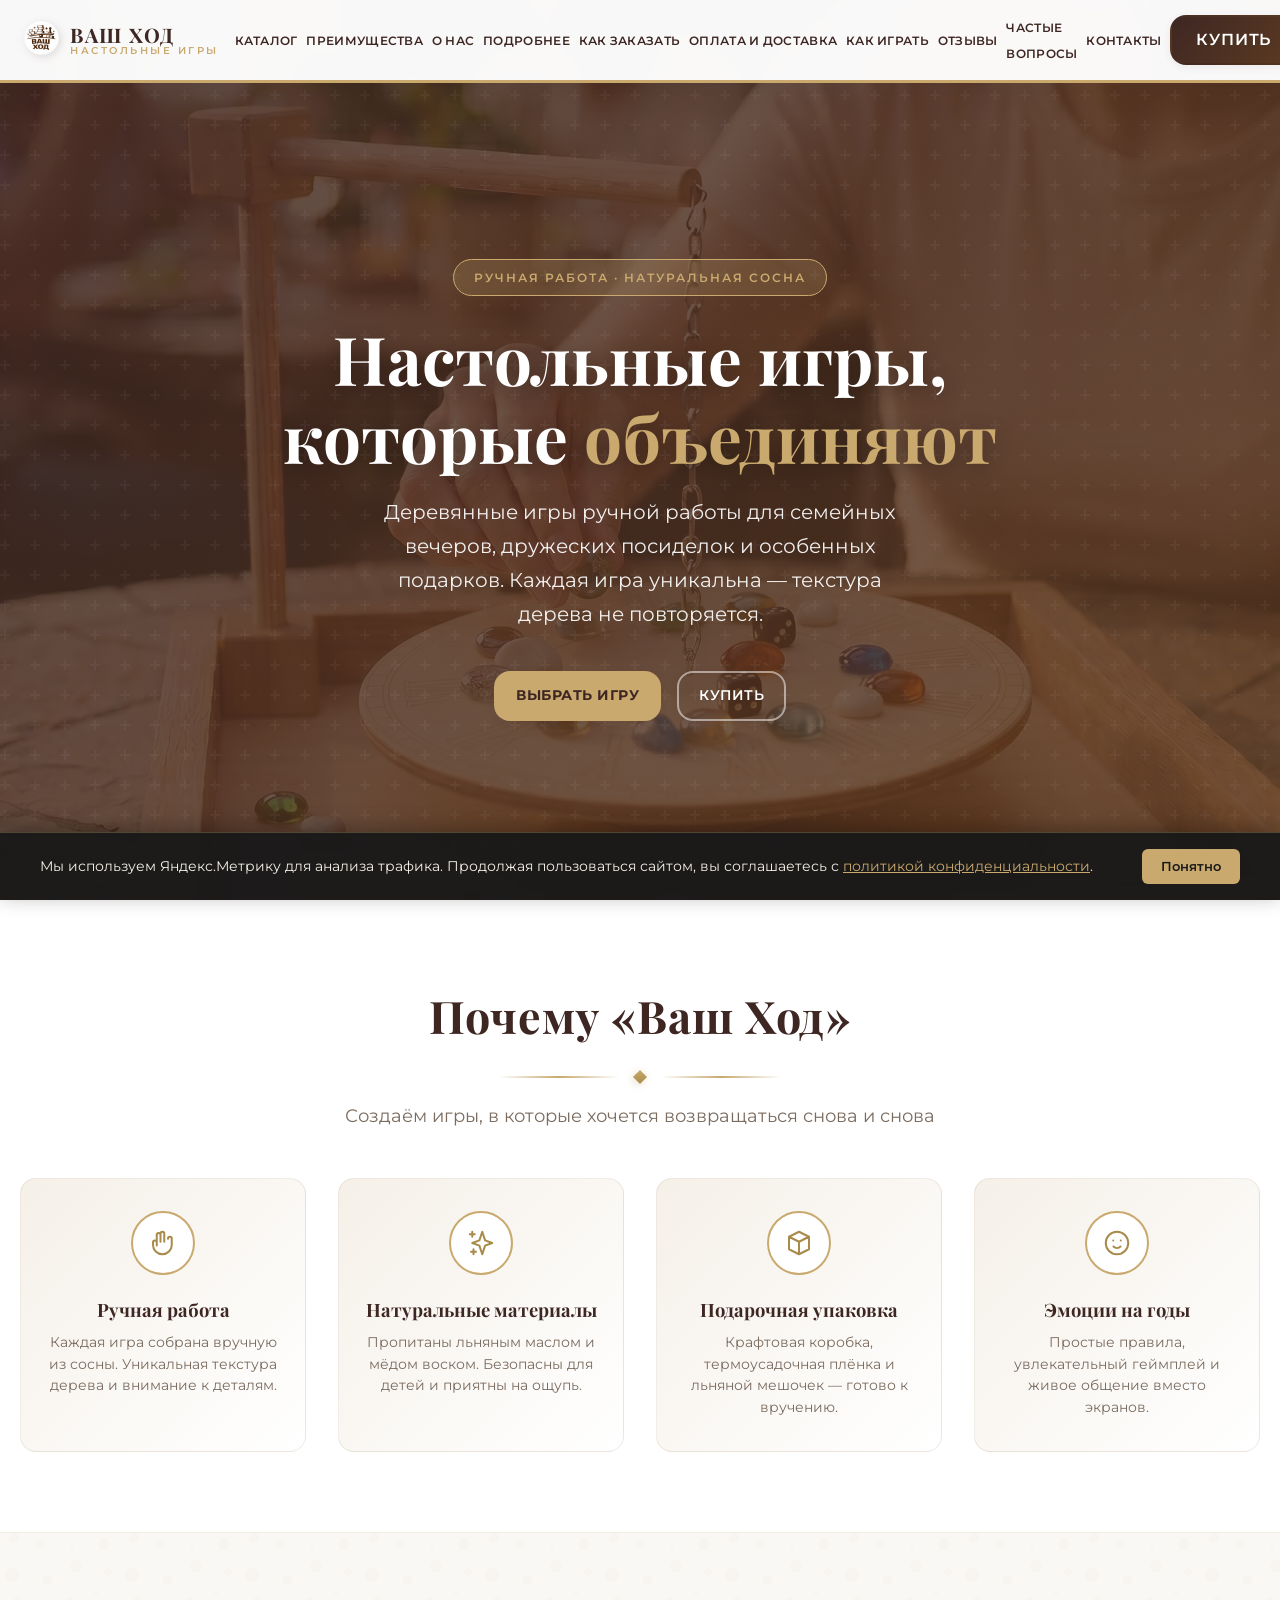
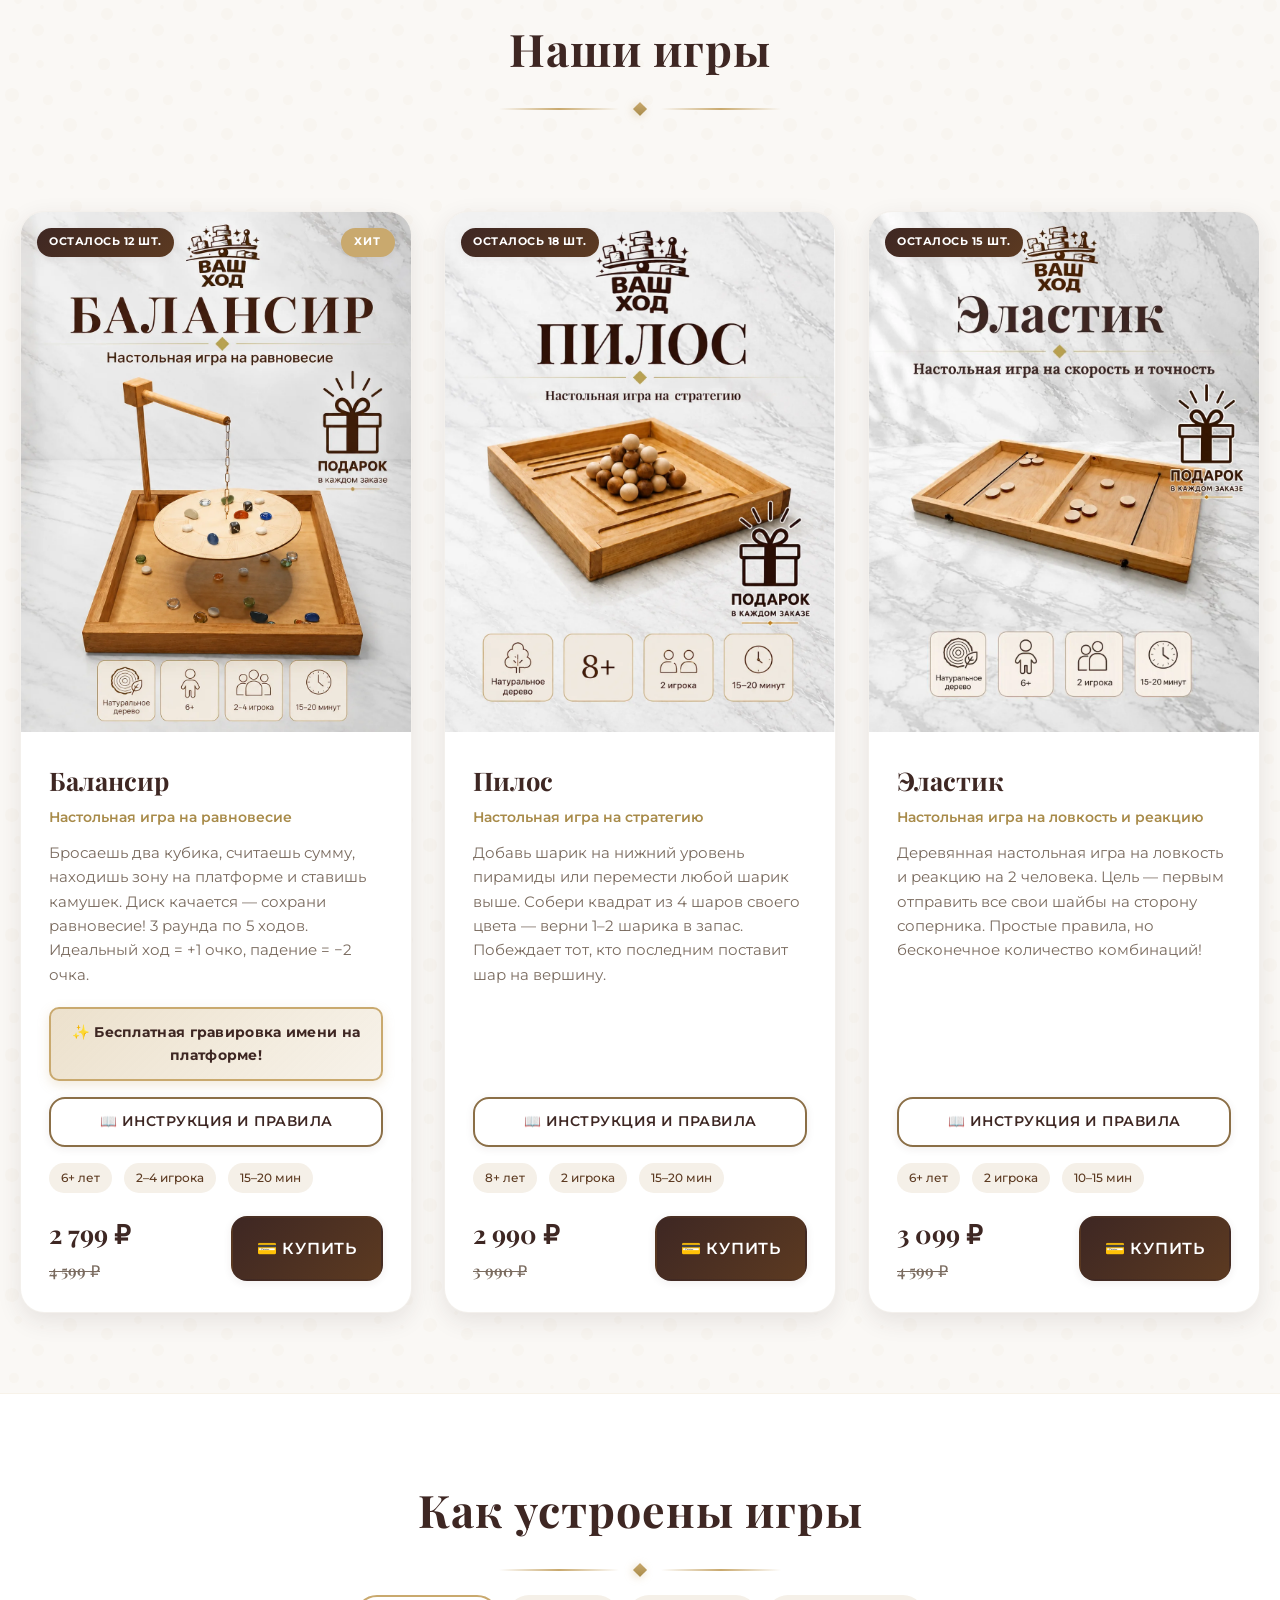
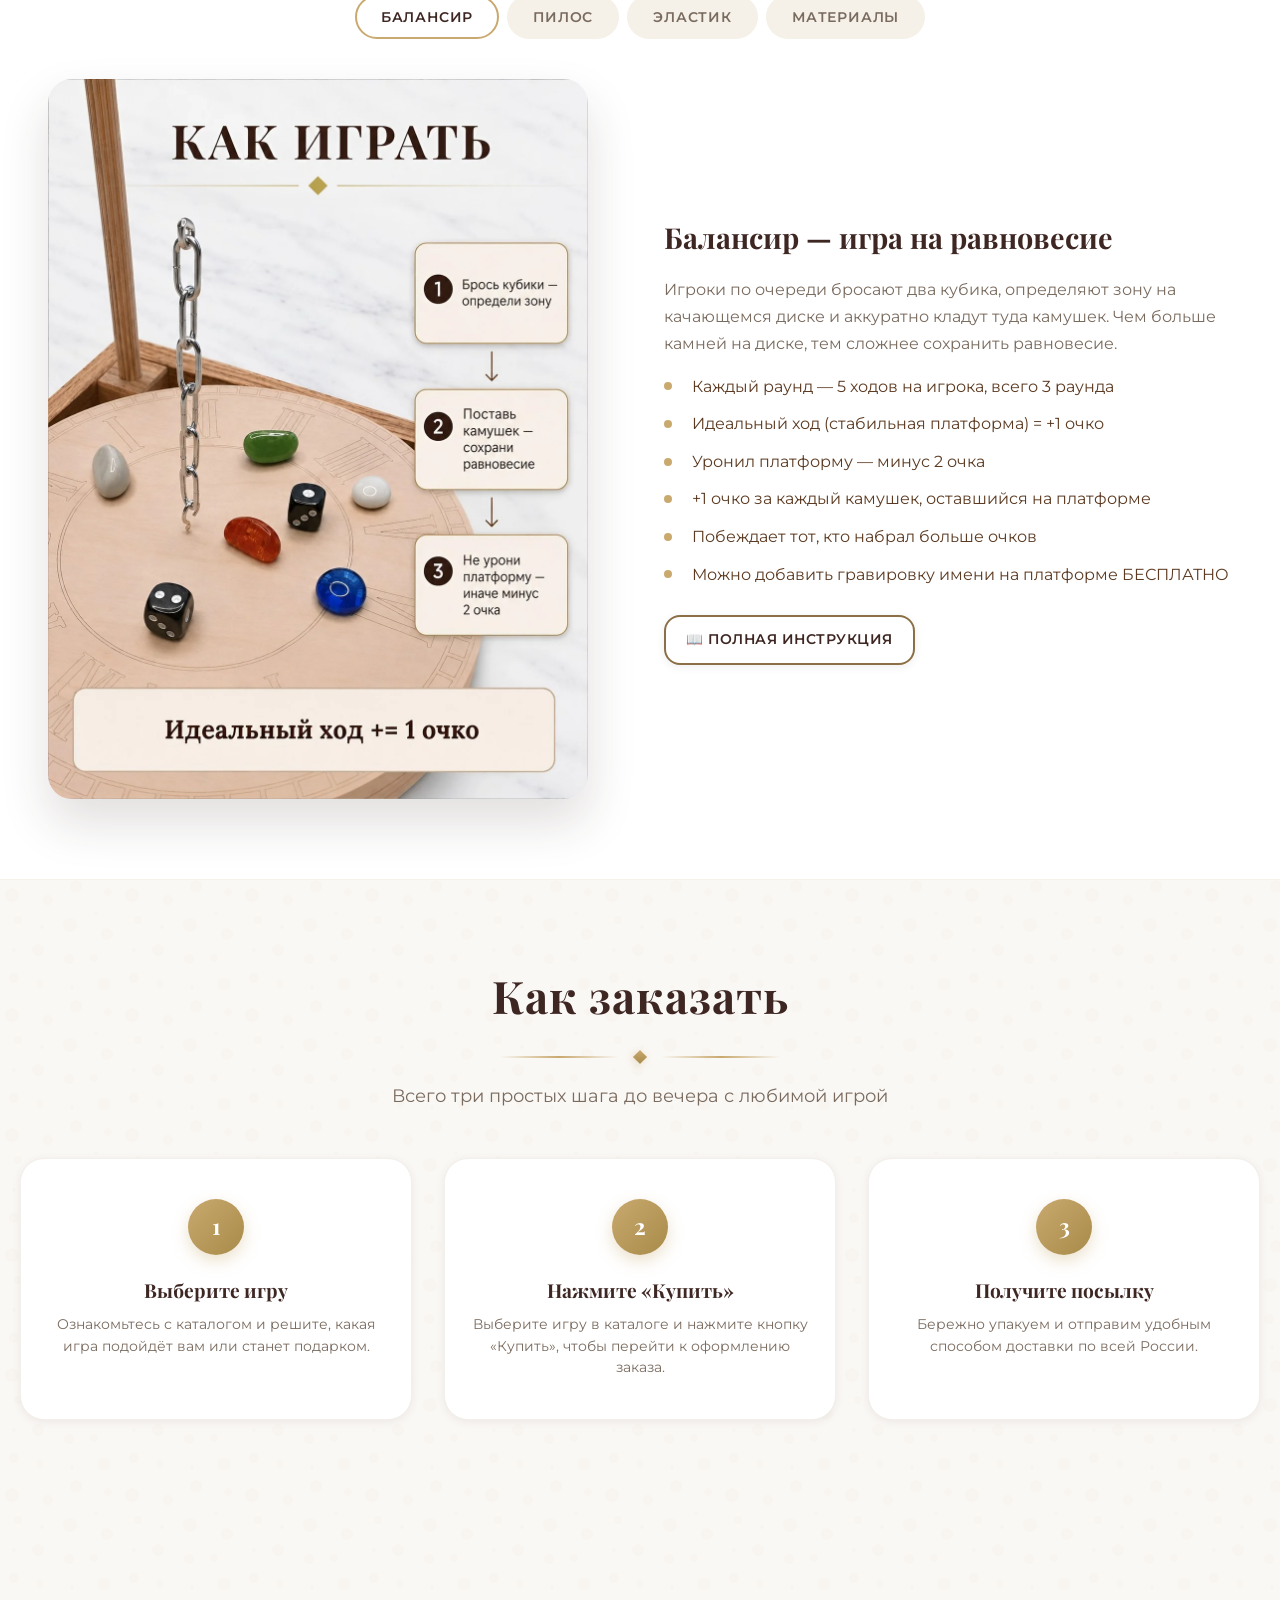
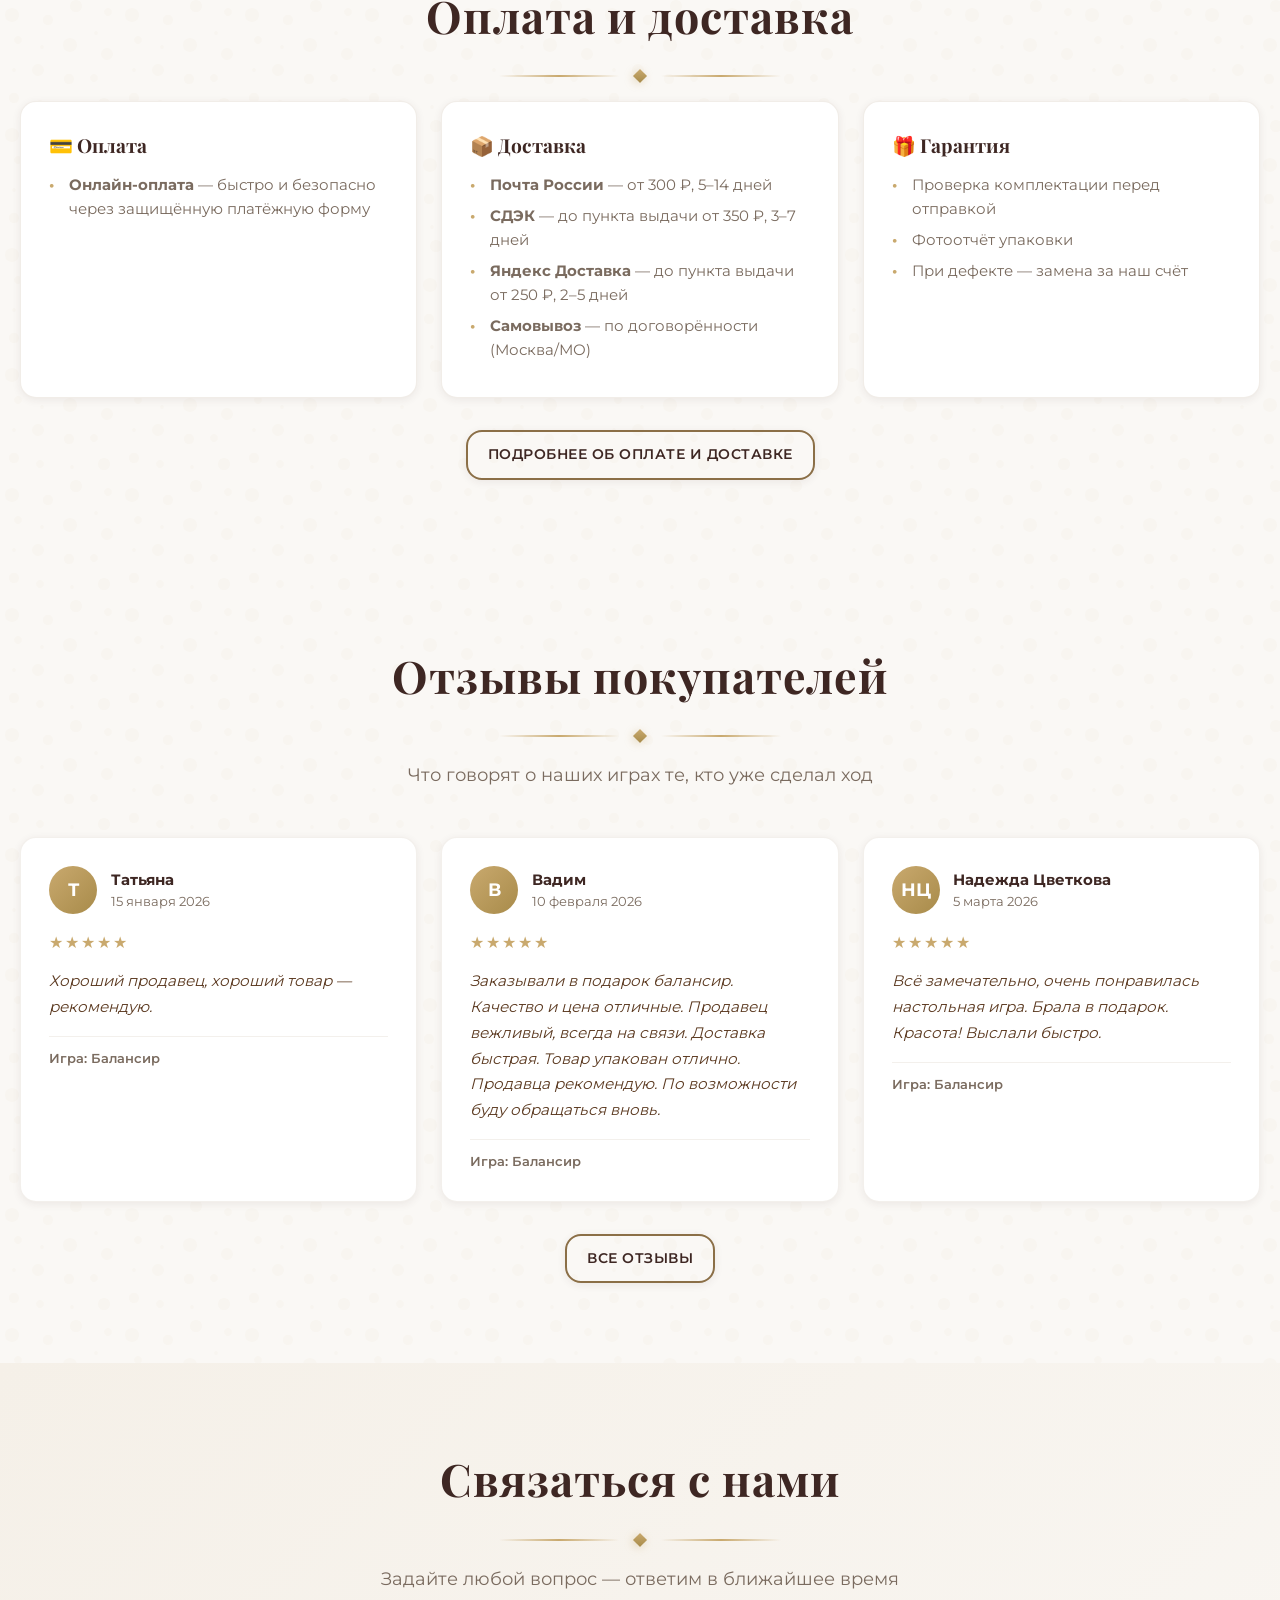
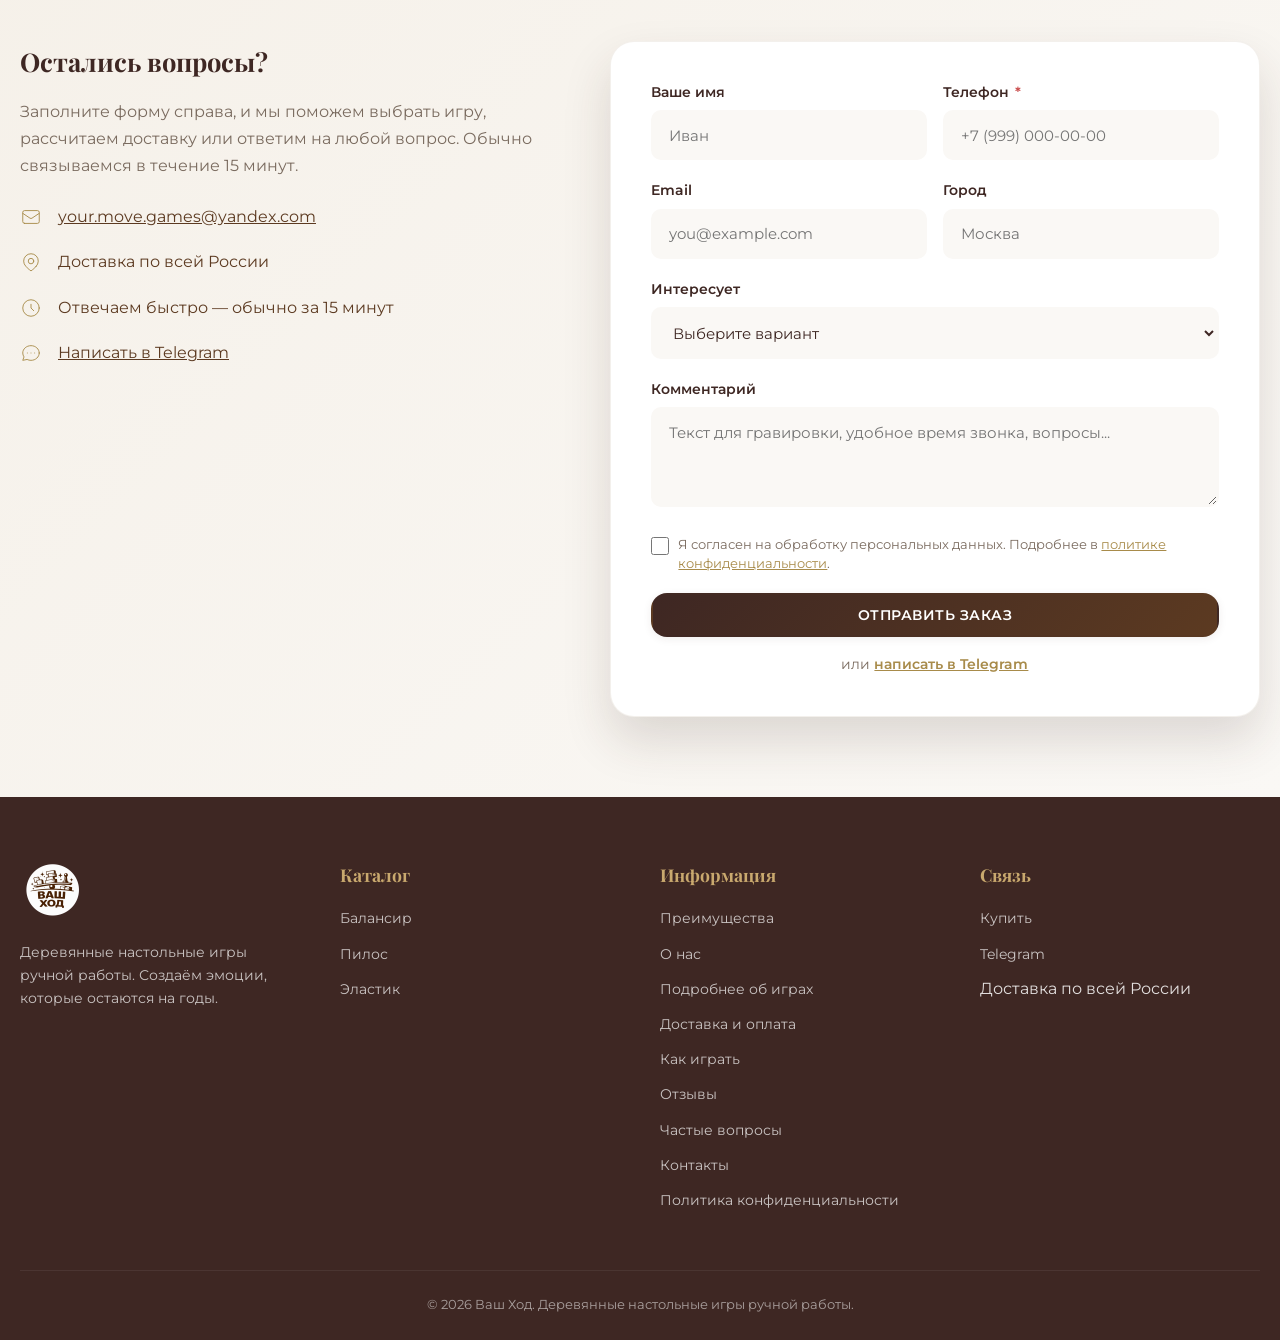
==== index.html @ e2f4ae0a "Initial commit for GitHub Pages" ====
<!doctype html>
<html lang="ru">
    <head>
        <meta charset="UTF-8" />
        <meta name="geo.region" content="RU" />
        <meta name="geo.placename" content="Russia" />
        <meta name="geo.position" content="55.755826;37.6173" />
        <meta name="ICBM" content="55.755826, 37.6173" />
        <meta name="viewport" content="width=device-width, initial-scale=1.0" />
        <link rel="icon" type="image/x-icon" href="/favicon.ico" />
        <link rel="icon" type="image/png" sizes="32x32" href="/favicon.png" />
        <link rel="apple-touch-icon" sizes="180x180" href="/apple-touch-icon.png" />
        <title>Ваш Ход — Деревянные настольные игры ручной работы</title>
        <meta
            name="description"
            content="Ваш Ход — авторские деревянные настольные игры ручной работы из натуральных материалов. Балансир, Пилос и Эластик. Подарочная упаковка. Доставка по России."
        />
        <meta
            name="keywords"
            content="деревянные настольные игры, Ваш Ход, Балансир, Пилос, Эластик, ручная работа, подарок, настольная игра"
        />

        <!-- Open Graph -->
        <meta property="og:type" content="website" />
        <meta property="og:url" content="https://vashhod.online/" />
        <meta
            property="og:title"
            content="Ваш Ход — Деревянные настольные игры ручной работы"
        />
        <meta
            property="og:description"
            content="Авторские деревянные настольные игры ручной работы. Балансир, Пилос, Эластик. Подарочная упаковка."
        />
        <meta property="og:image" content="https://vashhod.online/images/balansir/main.webp?v=3" />
        <meta property="og:locale" content="ru_RU" />

        <!-- Fonts -->
        <!-- Styles -->
        <link rel="stylesheet" href="fonts/fonts.css" />
<link rel="stylesheet" href="css/style.css?v=6" />

        <!-- Schema.org -->
        <script type="application/ld+json">
            {
                "@context": "https://schema.org",
                "@graph": [
                    {
                        "@type": "Organization",
                        "name": "Ваш Ход",
                        "description": "Деревянные настольные игры ручной работы",
                        "url": "https://vashhod.online",
                        "logo": "https://vashhod.online/images/logo.png",
                        "address": {
                            "@type": "PostalAddress",
                            "addressCountry": "RU"
                        },
                        "sameAs": []
                    },
                    {
                        "@type": "Product",
                        "name": "Балансир",
                        "image": "images/balansir/main.webp?v=3",
                        "description": "Настольная игра на равновесие из натурального дерева",
                        "brand": { "@type": "Brand", "name": "Ваш Ход" },
                        "offers": {
                            "@type": "Offer",
                            "price": "2799",
                            "priceCurrency": "RUB",
                            "availability": "https://schema.org/InStock",
                            "url": "https://vashhod.online/balansir.html"
                        }
                    },
                    {
                        "@type": "Product",
                        "name": "Пилос",
                        "image": "images/pilos/main.webp?v=3",
                        "description": "Настольная игра на стратегию из натурального дерева",
                        "brand": { "@type": "Brand", "name": "Ваш Ход" },
                        "offers": {
                            "@type": "Offer",
                            "price": "2990",
                            "priceCurrency": "RUB",
                            "availability": "https://schema.org/InStock",
                            "url": "https://vashhod.online/pilos.html"
                        }
                    },
                    {
                        "@type": "Product",
                        "name": "Эластик",
                        "image": "https://vashhod.online/images/elastik/main.webp?v=3",
                        "description": "Настольная игра на меткость из натурального дерева ручной работы",
                        "brand": { "@type": "Brand", "name": "Ваш Ход" },
                        "offers": {
                            "@type": "Offer",
                            "price": "3099",
                            "priceCurrency": "RUB",
                            "availability": "https://schema.org/InStock",
                            "url": "https://vashhod.online/elastik.html"
                        }
                    }
                ]
            }
        </script>
        <style>.hp-field{position:absolute;left:-9999px;top:-9999px;opacity:0;height:0;width:0;overflow:hidden;}</style>
    
<!-- Yandex.Metrika -->
<script>window.yandexMetrikaId = '109822269';</script>
<script src="js/metrika.js"></script>
<noscript><div>src="https://mc.yandex.ru/watch/109822269" style="position:absolute; left:-9999px;" alt="" /></div></noscript>
<!-- /Yandex.Metrika -->
    <link rel="canonical" href="https://vashhod.online/" />
</head>
    <body>
        <!-- Header -->
        <header class="header" id="header">
            <div class="container nav">
                <a href="#" class="logo" aria-label="Ваш Ход — на главную">
                    <picture><source srcset="images/logo.webp" type="image/webp"><img src="images/logo.png"
                        alt="Логотип Ваш Ход"
                        width="56"
                        height="56"
                    /></picture>
                    <div class="logo-text">
                        <span class="logo-main">ВАШ ХОД</span>
                        <span class="logo-sub">Настольные игры</span>
                    </div>
                </a>

                <nav aria-label="Главное меню">
                    <ul class="nav-menu" id="navMenu">
                        <li><a href="#catalog" class="nav-link">Каталог</a></li>
                        <li>
                            <a href="#features" class="nav-link"
                                >Преимущества</a
                            >
                        </li>
                        <li>
                            <a href="about.html" class="nav-link">О нас</a>
                        </li>
                        <li>
                            <a href="#details" class="nav-link">Подробнее</a>
                        </li>
                        <li>
                            <a href="#order" class="nav-link">Как заказать</a>
                        </li>
                        <li>
                            <a href="delivery.html" class="nav-link"
                                >Оплата и доставка</a
                            >
                        </li>
                        <li>
                            <a href="wiki.html" class="nav-link">Как играть</a>
                        </li>
                        <li>
                            <a href="reviews.html" class="nav-link">Отзывы</a>
                        </li>
                        <li>
                            <a href="faq.html" class="nav-link"
                                >Частые<br />вопросы</a
                            >
                        </li>
                        <li>
                            <a href="#contact" class="nav-link">Контакты</a>
                        </li>
<li class="nav-cta">
                            <a
                                href="checkout.html"
                                class="btn btn-primary"
                                style="
                                    padding: 0.65rem 1.5rem;
                                    font-size: 1rem;
                                    letter-spacing: 0.8px;
                                "
                                >Купить</a
                            >
                        </li>
                    </ul>
                </nav>

                <a
                    href="checkout.html"
                    class="btn btn-primary desktop-cta"
                    style="
                        padding: 0.65rem 1.5rem;
                        font-size: 1rem;
                        letter-spacing: 0.8px;
                    "
                    >Купить</a
                >
<button
                    class="mobile-menu-btn"
                    id="mobileMenuBtn"
                    aria-label="Открыть меню"
                    aria-expanded="false"
                    aria-controls="navMenu"
                >
                    <span></span>
                    <span></span>
                    <span></span>
                </button>
            </div>
        </header>

        <main>
            <!-- Hero -->
            <section class="hero" id="hero">
                <div class="hero-bg" aria-hidden="true"></div>
                <div class="hero-pattern" aria-hidden="true"></div>
                <div class="container hero-content">
                    <span class="hero-badge"
                        >Ручная работа · Натуральная сосна</span
                    >
                    <h1 class="hero-title">
                        Настольные игры, <br />которые <span>объединяют</span>
                    </h1>
                    <p class="hero-desc">
                        Деревянные игры ручной работы для семейных
                        вечеров, дружеских посиделок и особенных подарков.
                        Каждая игра уникальна — текстура дерева не повторяется.
                    </p>
                    <div class="hero-actions">
                        <a href="#catalog" class="btn btn-primary"
                            >Выбрать игру</a
                        >
                        <a href="#contact" class="btn btn-outline"
                            >Купить</a
                        >
                    </div>
                </div>
            </section>

            <!-- Features -->
            <section class="section features" id="features">
                <div class="container">
                    <h2 class="section-title animate-on-scroll">
                        Почему «Ваш Ход»
                    </h2>
                    <div class="gold-line animate-on-scroll">
                        <div class="diamond"></div>
                    </div>
                    <p class="section-subtitle animate-on-scroll">
                        Создаём игры, в которые хочется возвращаться снова и
                        снова
                    </p>

                    <div class="features-grid">
                        <article class="feature-card animate-on-scroll">
                            <div class="feature-icon" aria-hidden="true">
                                <svg
                                    xmlns="http://www.w3.org/2000/svg"
                                    fill="none"
                                    viewBox="0 0 24 24"
                                    stroke="currentColor"
                                >
                                    <path
                                        stroke-linecap="round"
                                        stroke-linejoin="round"
                                        d="M7 11.5V14m0-2.5v-6a1.5 1.5 0 113 0m-3 6a1.5 1.5 0 00-3 0v2a7.5 7.5 0 0015 0v-5a1.5 1.5 0 00-3 0m-6-3V11m0-5.5v-1a1.5 1.5 0 013 0v1m0 0V11"
                                    />
                                </svg>
                            </div>
                            <h3 class="feature-title">Ручная работа</h3>
                            <p class="feature-text">
                                Каждая игра собрана вручную из сосны.
                                Уникальная текстура дерева и внимание к деталям.
                            </p>
                        </article>

                        <article class="feature-card animate-on-scroll">
                            <div class="feature-icon" aria-hidden="true">
                                <svg
                                    xmlns="http://www.w3.org/2000/svg"
                                    fill="none"
                                    viewBox="0 0 24 24"
                                    stroke="currentColor"
                                >
                                    <path
                                        stroke-linecap="round"
                                        stroke-linejoin="round"
                                        d="M5 3v4M3 5h4M6 17v4m-2-2h4m5-16l2.286 6.857L21 12l-5.714 2.143L13 21l-2.286-6.857L5 12l5.714-2.143L13 3z"
                                    />
                                </svg>
                            </div>
                            <h3 class="feature-title">Натуральные материалы</h3>
                            <p class="feature-text">
                                Пропитаны льняным маслом и мёдом воском.
                                Безопасны для детей и приятны на ощупь.
                            </p>
                        </article>

                        <article class="feature-card animate-on-scroll">
                            <div class="feature-icon" aria-hidden="true">
                                <svg
                                    xmlns="http://www.w3.org/2000/svg"
                                    fill="none"
                                    viewBox="0 0 24 24"
                                    stroke="currentColor"
                                >
                                    <path
                                        stroke-linecap="round"
                                        stroke-linejoin="round"
                                        d="M20 7l-8-4-8 4m16 0l-8 4m8-4v10l-8 4m0-10L4 7m8 4v10M4 7v10l8 4"
                                    />
                                </svg>
                            </div>
                            <h3 class="feature-title">Подарочная упаковка</h3>
                            <p class="feature-text">
                                Крафтовая коробка, термоусадочная плёнка и
                                льняной мешочек — готово к вручению.
                            </p>
                        </article>

                        <article class="feature-card animate-on-scroll">
                            <div class="feature-icon" aria-hidden="true">
                                <svg
                                    xmlns="http://www.w3.org/2000/svg"
                                    fill="none"
                                    viewBox="0 0 24 24"
                                    stroke="currentColor"
                                >
                                    <path
                                        stroke-linecap="round"
                                        stroke-linejoin="round"
                                        d="M14.828 14.828a4 4 0 01-5.656 0M9 10h.01M15 10h.01M21 12a9 9 0 11-18 0 9 9 0 0118 0z"
                                    />
                                </svg>
                            </div>
                            <h3 class="feature-title">Эмоции на годы</h3>
                            <p class="feature-text">
                                Простые правила, увлекательный геймплей и живое
                                общение вместо экранов.
                            </p>
                        </article>
                    </div>
                </div>
            </section>

            <!-- Catalog -->
            <section class="section" id="catalog">
                <div class="container">
                    <h2 class="section-title animate-on-scroll">Наши игры</h2>
                    <div class="gold-line animate-on-scroll">
                        <div class="diamond"></div>
                    </div>
                    <p class="section-subtitle animate-on-scroll">
                        Выберите игру для себя или в подарок близким
                    </p>

                    <div class="catalog-grid">
                        <!-- Balansir -->
                        <article
                            class="product-card animate-on-scroll"
                            itemscope
                            itemtype="https://schema.org/Product"
                        >
                            <div class="product-image">
                                <picture><source srcset="images/balansir/main.webp?v=3" type="image/webp"><img src="images/balansir/main.webp?v=3"
                                    alt="Настольная игра Балансир"
                                    itemprop="image"
                                    data-gallery="balansir"
                                /></picture>
                                <span class="product-badge">Хит</span>
                                <span class="stock-counter">Осталось 12 шт.</span>
                            </div>
                            <div class="product-info">
                                <h3 class="product-name" itemprop="name">
                                    Балансир
                                </h3>
                                <p class="product-tagline">
                                    Настольная игра на равновесие
                                </p>
                                <p class="product-desc" itemprop="description">
                                    Бросаешь два кубика, считаешь сумму,
                                    находишь зону на платформе и ставишь
                                    камушек. Диск качается — сохрани равновесие!
                                    3 раунда по 5 ходов. Идеальный ход = +1
                                    очко, падение = −2 очка.
                                </p>
                                <div style="background: linear-gradient(135deg, rgba(201,169,110,0.35), rgba(201,169,110,0.15)); border: 2px solid var(--color-gold); border-radius: var(--radius-sm); padding: 0.75rem 1rem; margin-bottom: 1rem; font-size: 0.9rem; font-weight: 700; color: var(--color-dark); text-align: center; letter-spacing: 0.3px; box-shadow: 0 4px 12px rgba(201,169,110,0.25);">
                                    ✨ Бесплатная гравировка имени на платформе!
                                </div>
                                <a
                                    href="balansir.html"
                                    class="btn btn-outline"
                                    style="width: 100%; margin-bottom: 1rem"
                                    >📖 Инструкция и правила</a
                                >
                                <div class="product-meta">
                                    <span>6+ лет</span>
                                    <span>2–4 игрока</span>
                                    <span>15–20 мин</span>
                                </div>
                                <div class="product-footer">
                                    <div
                                        class="product-price"
                                        itemprop="offers"
                                        itemscope
                                        itemtype="https://schema.org/Offer"
                                    >
                                        <span itemprop="price" content="2799"
                                            >2 799</span
                                        >
                                        ₽
                                        <span class="old">4 599 ₽</span>
                                        <meta
                                            itemprop="priceCurrency"
                                            content="RUB"
                                        />
                                    </div>
                                    <div style="display:flex;gap:0.5rem;flex-wrap:wrap;">
                                        <a
                                            href="checkout.html"
                                            class="btn btn-primary"
                                            style="width:100%; padding:1.1rem 1.5rem; font-size:1rem; letter-spacing:0.8px;"
                                            >💳 Купить</a
                                        >
                                    </div>
                                </div>
                            </div>
                        </article>

                        <!-- Pilos -->
                        <article
                            class="product-card animate-on-scroll"
                            itemscope
                            itemtype="https://schema.org/Product"
                        >
                            <div class="product-image">
                                <picture><source srcset="images/pilos/main.webp?v=3" type="image/webp"><img src="images/pilos/main.webp?v=3"
                                    alt="Настольная игра Пилос"
                                    itemprop="image"
                                    data-gallery="pilos"
                                /></picture>
                                <span class="stock-counter">Осталось 18 шт.</span>
                            </div>
                            <div class="product-info">
                                <h3 class="product-name" itemprop="name">
                                    Пилос
                                </h3>
                                <p class="product-tagline">
                                    Настольная игра на стратегию
                                </p>
                                <p class="product-desc" itemprop="description">
                                    Добавь шарик на нижний уровень пирамиды или
                                    перемести любой шарик выше. Собери квадрат
                                    из 4 шаров своего цвета — верни 1–2 шарика в
                                    запас. Побеждает тот, кто последним поставит
                                    шар на вершину.
                                </p>
                                <a
                                    href="pilos.html"
                                    class="btn btn-outline"
                                    style="width: 100%; margin-bottom: 1rem"
                                    >📖 Инструкция и правила</a
                                >
                                <div class="product-meta">
                                    <span>8+ лет</span>
                                    <span>2 игрока</span>
                                    <span>15–20 мин</span>
                                </div>
                                <div class="product-footer">
                                    <div
                                        class="product-price"
                                        itemprop="offers"
                                        itemscope
                                        itemtype="https://schema.org/Offer"
                                    >
                                        <span itemprop="price" content="2990"
                                            >2 990</span
                                        >
                                        ₽
                                        <span class="old">3 990 ₽</span>
                                        <meta
                                            itemprop="priceCurrency"
                                            content="RUB"
                                        />
                                    </div>
                                    <div style="display:flex;gap:0.5rem;flex-wrap:wrap;">
                                        <a
                                            href="checkout.html"
                                            class="btn btn-primary"
                                            style="width:100%; padding:1.1rem 1.5rem; font-size:1rem; letter-spacing:0.8px;"
                                            >💳 Купить</a
                                        >
                                    </div>
                                </div>
                            </div>
                        </article>

                        <!-- Elastik -->
                        <article
                            class="product-card animate-on-scroll"
                            itemscope
                            itemtype="https://schema.org/Product"
                        >
                            <div class="product-image">
                                <picture><source srcset="images/elastik/main.webp?v=2" type="image/webp"><img src="images/elastik/main.webp?v=2"
                                    alt="Настольная игра Эластик"
                                    itemprop="image"
                                    data-gallery="elastik"
                                /></picture>
                                <span class="stock-counter">Осталось 15 шт.</span>
                            </div>
                            <div class="product-info">
                                <h3 class="product-name" itemprop="name">
                                    Эластик
                                </h3>
                                <p class="product-tagline">
                                    Настольная игра на ловкость и реакцию
                                </p>
                                <p class="product-desc" itemprop="description">
                                    Деревянная настольная игра на ловкость и
                                    реакцию на 2 человека. Цель — первым отправить
                                    все свои шайбы на сторону соперника. Простые
                                    правила, но бесконечное количество комбинаций!
                                </p>
                                <a
                                    href="elastik.html"
                                    class="btn btn-outline"
                                    style="width: 100%; margin-bottom: 1rem"
                                    >📖 Инструкция и правила</a
                                >
                                <div class="product-meta">
                                    <span>6+ лет</span>
                                    <span>2 игрока</span>
                                    <span>10–15 мин</span>
                                </div>
                                <div class="product-footer">
                                    <div
                                        class="product-price"
                                        itemprop="offers"
                                        itemscope
                                        itemtype="https://schema.org/Offer"
                                    >
                                        <span itemprop="price" content="3099"
                                            >3 099</span
                                        >
                                        ₽
                                        <span class="old">4 599 ₽</span>
                                        <meta
                                            itemprop="priceCurrency"
                                            content="RUB"
                                        />
                                    </div>
                                    <div style="display:flex;gap:0.5rem;flex-wrap:wrap;">
                                        <a
                                            href="checkout.html"
                                            class="btn btn-primary"
                                            style="width:100%; padding:1.1rem 1.5rem; font-size:1rem; letter-spacing:0.8px;"
                                            >💳 Купить</a
                                        >
                                    </div>
                                </div>
                            </div>
                        </article>
                    </div>
                </div>
            </section>

            <!-- Product Details -->
            <section class="section details-section" id="details">
                <div class="container">
                    <h2 class="section-title animate-on-scroll">
                        Как устроены игры
                    </h2>
                    <div class="gold-line animate-on-scroll">
                        <div class="diamond"></div>
                    </div>

                    <div
                        class="details-tabs animate-on-scroll"
                        role="tablist"
                        aria-label="Подробности об играх"
                    >
                        <button
                            class="details-tab active"
                            role="tab"
                            aria-selected="true"
                            aria-controls="panel-balansir"
                            id="tab-balansir"
                        >
                            Балансир
                        </button>
                        <button
                            class="details-tab"
                            role="tab"
                            aria-selected="false"
                            aria-controls="panel-pilos"
                            id="tab-pilos"
                        >
                            Пилос
                        </button>
                        <button
                            class="details-tab"
                            role="tab"
                            aria-selected="false"
                            aria-controls="panel-elastik"
                            id="tab-elastik"
                        >
                            Эластик
                        </button>
                        <button
                            class="details-tab"
                            role="tab"
                            aria-selected="false"
                            aria-controls="panel-craft"
                            id="tab-craft"
                        >
                            Материалы
                        </button>
                    </div>

                    <div class="details-panels">
                        <div
                            class="details-panel active"
                            id="panel-balansir"
                            role="tabpanel"
                            aria-labelledby="tab-balansir"
                        >
                            <div class="details-grid">
                                <div class="details-media">
                                    <picture><source srcset="images/balansir/howtoplay.webp?v=3" type="image/webp"><img src="images/balansir/howtoplay.webp?v=3"
                                        alt="Как играть в Балансир"
                                    /></picture>
                                </div>
                                <div class="details-content">
                                    <h3>Балансир — игра на равновесие</h3>
                                    <p>
                                        Игроки по очереди бросают два кубика,
                                        определяют зону на качающемся диске и
                                        аккуратно кладут туда камушек. Чем
                                        больше камней на диске, тем сложнее
                                        сохранить равновесие.
                                    </p>
                                    <ul class="details-list">
                                        <li>
                                            Каждый раунд — 5 ходов на игрока,
                                            всего 3 раунда
                                        </li>
                                        <li>
                                            Идеальный ход (стабильная платформа)
                                            = +1 очко
                                        </li>
                                        <li>Уронил платформу — минус 2 очка</li>
                                        <li>
                                            +1 очко за каждый камушек,
                                            оставшийся на платформе
                                        </li>
                                        <li>
                                            Побеждает тот, кто набрал больше
                                            очков
                                        </li>
                                        <li>
                                            Можно добавить гравировку имени на
                                            платформе БЕСПЛАТНО
                                        </li>
                                    </ul>
                                    <a
                                        href="balansir.html"
                                        class="btn btn-outline mt-2"
                                        >📖 Полная инструкция</a
                                    >
                                </div>
                            </div>
                        </div>

                        <div
                            class="details-panel"
                            id="panel-pilos"
                            role="tabpanel"
                            aria-labelledby="tab-pilos"
                            hidden
                        >
                            <div class="details-grid">
                                <div class="details-media">
                                    <picture><source srcset="images/pilos/howtoplay.webp?v=3" type="image/webp"><img src="images/pilos/howtoplay.webp?v=3"
                                        alt="Как играть в Пилос"
                                    /></picture>
                                </div>
                                <div class="details-content">
                                    <h3>Пилос — игра на стратегию</h3>
                                    <p>
                                        Игроки по очереди ставят или перемещают
                                        шарики на пирамиду. Цель — последним
                                        разместить шарик на вершине.
                                    </p>
                                    <ul class="details-list">
                                        <li>2 игрока, 8+ лет</li>
                                        <li>
                                            Деревянное поле-основание и 30
                                            шариков (2 цвета по 15)
                                        </li>
                                        <li>
                                            Добавить шарик на нижний уровень или
                                            переместить на уровень выше
                                        </li>
                                        <li>
                                            Квадрат из 4 шаров = возврат 1–2
                                            шаров с верхних уровней в запас
                                        </li>
                                        <li>
                                            Последний успешный ход на вершину =
                                            победа
                                        </li>
                                    </ul>
                                    <a
                                        href="pilos.html"
                                        class="btn btn-outline mt-2"
                                        >📖 Полная инструкция</a
                                    >
                                </div>
                            </div>
                        </div>

                        <div
                            class="details-panel"
                            id="panel-craft"
                            role="tabpanel"
                            aria-labelledby="tab-craft"
                            hidden
                        >
                            <div class="details-grid">
                                <div class="details-media">
                                    <picture><source srcset="images/balansir/handmade.webp?v=3" type="image/webp"><img src="images/balansir/handmade.webp?v=3"
                                        alt="Материалы и качество изготовления"
                                    /></picture>
                                </div>
                                <div class="details-content">
                                    <h3>Сделано вручную с заботой</h3>
                                    <p>
                                        Для каждой игры мы отбираем лучшие сорта
                                        сосны, шлифуем поверхность до
                                        шелковистости и покрываем натуральным
                                        льняным маслом с мёдом воском.
                                    </p>
                                    <ul class="details-list">
                                        <li>Натуральная сосна</li>
                                        <li>
                                            Пропитка льняным маслом и мёдом
                                            воском
                                        </li>
                                        <li>
                                            Безопасно для детей любого возраста
                                        </li>
                                        <li>
                                            Каждая текстура дерева уникальна
                                        </li>
                                        <li>
                                            Подарочная крафтовая упаковка в
                                            комплекте
                                        </li>
                                    </ul>
                                </div>
                            </div>
                        </div>
                        <div
                            class="details-panel"
                            id="panel-elastik"
                            role="tabpanel"
                            aria-labelledby="tab-elastik"
                            hidden
                        >
                            <div class="details-grid">
                                <div class="details-media">
                                    <picture><source srcset="images/elastik/howtoplay.webp" type="image/webp"><img src="images/elastik/howtoplay.webp"
                                        alt="Как играть в Эластик"
                                    /></picture>
                                </div>
                                <div class="details-content">
                                    <h3>Эластик — игра на ловкость</h3>
                                    <p>
                                        Деревянная настольная игра на ловкость и
                                        реакцию на 2 человека. С помощью резинки
                                        запускайте шайбы на сторону соперника.
                                        Цель — первым отправить все свои шайбы
                                        на чужую половину!
                                    </p>
                                    <ul class="details-list">
                                        <li>2 игрока, 6+ лет</li>
                                        <li>
                                            Деревянное поле с перегородкой и 10
                                            шайб одного цвета
                                        </li>
                                        <li>
                                            Каждый игрок берёт по 5 шайб и
                                            выкладывает их на своей стороне
                                        </li>
                                        <li>
                                            Запустите шайбу резинкой так, чтобы
                                            она оказалась на стороне соперника
                                        </li>
                                        <li>
                                            Первым отправьте все свои шайбы на
                                            чужую половину
                                        </li>
                                        <li>
                                            Промах: шайба возвращается на свою
                                            сторону
                                        </li>
                                    </ul>
                                    <a
                                        href="elastik.html"
                                        class="btn btn-outline mt-2"
                                        >📖 Полная инструкция</a
                                    >
                                </div>
                            </div>
                        </div>
                    </div>
                </div>
            </section>

            <!-- How to Order -->
            <section class="section" id="order">
                <div class="container">
                    <h2 class="section-title animate-on-scroll">
                        Как заказать
                    </h2>
                    <div class="gold-line animate-on-scroll">
                        <div class="diamond"></div>
                    </div>
                    <p class="section-subtitle animate-on-scroll">
                        Всего три простых шага до вечера с любимой игрой
                    </p>

                    <div class="steps-grid">
                        <article class="step-card animate-on-scroll">
                            <div class="step-number">1</div>
                            <h3 class="step-title">Выберите игру</h3>
                            <p class="step-text">
                                Ознакомьтесь с каталогом и решите, какая игра
                                подойдёт вам или станет подарком.
                            </p>
                        </article>

                        <article class="step-card animate-on-scroll">
                            <div class="step-number">2</div>
                            <h3 class="step-title">Нажмите «Купить»</h3>
                            <p class="step-text">
                                Выберите игру в каталоге и нажмите кнопку
                                «Купить», чтобы перейти к оформлению заказа.
                            </p>
                        </article>

                        <article class="step-card animate-on-scroll">
                            <div class="step-number">3</div>
                            <h3 class="step-title">Получите посылку</h3>
                            <p class="step-text">
                                Бережно упакуем и отправим удобным способом
                                доставки по всей России.
                            </p>
                        </article>
                    </div>
                </div>
            </section>

            <!-- Payment & Delivery -->
            <section class="section" id="payment-delivery">
                <div class="container">
                    <h2 class="section-title animate-on-scroll">
                        Оплата и доставка
                    </h2>
                    <div class="gold-line animate-on-scroll">
                        <div class="diamond"></div>
                    </div>
                    <div class="instructions-grid" style="margin-bottom: 2rem;">
                        <div class="instruction-card animate-on-scroll">
                            <h3>💳 Оплата</h3>
                            <ul>
                                <li><strong>Онлайн-оплата</strong> — быстро и безопасно через защищённую платёжную форму</li>
                            </ul>
                        </div>
                        <div class="instruction-card animate-on-scroll">
                            <h3>📦 Доставка</h3>
                            <ul>
                                <li><strong>Почта России</strong> — от 300 ₽, 5–14 дней</li>
                                <li><strong>СДЭК</strong> — до пункта выдачи от 350 ₽, 3–7 дней</li>
                                <li><strong>Яндекс Доставка</strong> — до пункта выдачи от 250 ₽, 2–5 дней</li>
                                <li><strong>Самовывоз</strong> — по договорённости (Москва/МО)</li>
                            </ul>
                        </div>
                        <div class="instruction-card animate-on-scroll">
                            <h3>🎁 Гарантия</h3>
                            <ul>
                                <li>Проверка комплектации перед отправкой</li>
                                <li>Фотоотчёт упаковки</li>
                                <li>При дефекте — замена за наш счёт</li>
                            </ul>
                        </div>
                    </div>
                    <div class="btn-group">
                        <a href="delivery.html" class="btn btn-outline">Подробнее об оплате и доставке</a>
                    </div>
                </div>
            </section>


            <!-- Reviews -->
            <section class="section" id="reviews">
                <div class="container">
                    <h2 class="section-title animate-on-scroll">Отзывы покупателей</h2>
                    <div class="gold-line animate-on-scroll">
                        <div class="diamond"></div>
                    </div>
                    <p class="section-subtitle animate-on-scroll">
                        Что говорят о наших играх те, кто уже сделал ход
                    </p>

                    <div class="reviews-grid">
                        <div class="review-card animate-on-scroll">
                            <div class="review-header">
                                <div class="review-avatar">Т</div>
                                <div class="review-meta">
                                    <div class="review-name">Татьяна</div>
                                    <div class="review-date">15 января 2026</div>
                                </div>
                            </div>
                            <div class="review-stars">★★★★★</div>
                            <p class="review-text">
                                Хороший продавец, хороший товар — рекомендую.
                            </p>
                            <div class="review-product">Игра: Балансир</div>
                        </div>

                        <div class="review-card animate-on-scroll">
                            <div class="review-header">
                                <div class="review-avatar">В</div>
                                <div class="review-meta">
                                    <div class="review-name">Вадим</div>
                                    <div class="review-date">10 февраля 2026</div>
                                </div>
                            </div>
                            <div class="review-stars">★★★★★</div>
                            <p class="review-text">
                                Заказывали в подарок балансир. Качество и цена отличные. Продавец вежливый, всегда на связи. Доставка быстрая. Товар упакован отлично. Продавца рекомендую. По возможности буду обращаться вновь.
                            </p>
                            <div class="review-product">Игра: Балансир</div>
                        </div>

                        <div class="review-card animate-on-scroll">
                            <div class="review-header">
                                <div class="review-avatar">НЦ</div>
                                <div class="review-meta">
                                    <div class="review-name">Надежда Цветкова</div>
                                    <div class="review-date">5 марта 2026</div>
                                </div>
                            </div>
                            <div class="review-stars">★★★★★</div>
                            <p class="review-text">
                                Всё замечательно, очень понравилась настольная игра. Брала в подарок. Красота! Выслали быстро.
                            </p>
                            <div class="review-product">Игра: Балансир</div>
                        </div>
                    </div>

                    <div style="text-align:center;margin-top:2rem;">
                        <a href="reviews.html" class="btn btn-outline">Все отзывы</a>
                    </div>
                </div>
            </section>
            <!-- Contact / Form -->
            <section class="section contact" id="contact">
                <div class="container">
                    <h2 class="section-title animate-on-scroll">
                        Связаться с нами
                    </h2>
                    <div class="gold-line animate-on-scroll">
                        <div class="diamond"></div>
                    </div>
                    <p class="section-subtitle animate-on-scroll">
                        Задайте любой вопрос — ответим в ближайшее время
                    </p>

                    <div class="contact-grid animate-on-scroll">
                        <div class="contact-info">
                            <h3>Остались вопросы?</h3>
                            <p>
                                Заполните форму справа, и мы поможем выбрать игру,
                                рассчитаем доставку или ответим на любой вопрос.
                                Обычно связываемся в течение 15 минут.
                            </p>
                            <ul class="contact-list">
                                <li>
                                    <svg
                                        xmlns="http://www.w3.org/2000/svg"
                                        fill="none"
                                        viewBox="0 0 24 24"
                                        stroke="currentColor"
                                    >
                                        <path
                                            stroke-linecap="round"
                                            stroke-linejoin="round"
                                            d="M3 8l7.89 5.26a2 2 0 002.22 0L21 8M5 19h14a2 2 0 002-2V7a2 2 0 00-2-2H5a2 2 0 00-2 2v10a2 2 0 002 2z"
                                        />
                                    </svg>
                                    <a
                                        href="mailto:your.move.games@yandex.com"
                                        style="
                                            color: inherit;
                                            text-decoration: underline;
                                        "
                                        >your.move.games@yandex.com</a
                                    >
                                </li>
                                <li>
                                    <svg
                                        xmlns="http://www.w3.org/2000/svg"
                                        fill="none"
                                        viewBox="0 0 24 24"
                                        stroke="currentColor"
                                    >
                                        <path
                                            stroke-linecap="round"
                                            stroke-linejoin="round"
                                            d="M17.657 16.657L13.414 20.9a1.998 1.998 0 01-2.827 0l-4.244-4.243a8 8 0 1111.314 0z"
                                        />
                                        <path
                                            stroke-linecap="round"
                                            stroke-linejoin="round"
                                            d="M15 11a3 3 0 11-6 0 3 3 0 016 0z"
                                        />
                                    </svg>
                                    <span>Доставка по всей России</span>
                                </li>
                                <li>
                                    <svg
                                        xmlns="http://www.w3.org/2000/svg"
                                        fill="none"
                                        viewBox="0 0 24 24"
                                        stroke="currentColor"
                                    >
                                        <path
                                            stroke-linecap="round"
                                            stroke-linejoin="round"
                                            d="M12 8v4l3 3m6-3a9 9 0 11-18 0 9 9 0 0118 0z"
                                        />
                                    </svg>
                                    <span>Отвечаем быстро — обычно за 15 минут</span>
                                </li>
                                <li>
                                    <svg
                                        xmlns="http://www.w3.org/2000/svg"
                                        fill="none"
                                        viewBox="0 0 24 24"
                                        stroke="currentColor"
                                    >
                                        <path
                                            stroke-linecap="round"
                                            stroke-linejoin="round"
                                            d="M8 12h.01M12 12h.01M16 12h.01M21 12c0 4.418-4.03 8-9 8a9.863 9.863 0 01-4.255-.949L3 20l1.395-3.72C3.512 15.042 3 13.574 3 12c0-4.418 4.03-8 9-8s9 3.582 9 8z"
                                        />
                                    </svg>
                                    <a
                                        href="https://t.me/Vash_Hod"
                                        target="_blank"
                                        rel="noopener"
                                        style="
                                            color: inherit;
                                            text-decoration: underline;
                                        "
                                        >Написать в Telegram</a
                                    >

                                </li>
                            </ul>
                        </div>

                        <form class="contact-form" id="orderForm">
                            <div
                                class="form-success"
                                id="formSuccess"
                                role="status"
                                aria-live="polite"
                            >
                                ✅ Спасибо! Сообщение отправлено. Мы скоро
                                свяжемся с вами.
                            </div>

                            <div class="form-row">
                                <div class="form-group">
                                    <label for="name" class="form-label"
                                        >Ваше имя</label
                                    >
                                    <input
                                        type="text"
                                        id="name"
                                        name="name"
                                        class="form-control"
                                        placeholder="Иван"
                                    />
                                </div>
                                <div class="form-group">
                                    <label for="phone" class="form-label"
                                        >Телефон
                                        <span
                                            class="required"
                                            aria-label="обязательно"
                                            >*</span
                                        ></label
                                    >
                                    <input
                                        type="tel"
                                        id="phone"
                                        name="phone"
                                        class="form-control"
                                        placeholder="+7 (999) 000-00-00"
                                        required
                                    />
                                </div>
                            </div>

                            <div class="form-row">
                                <div class="form-group">
                                    <label for="email" class="form-label"
                                        >Email</label
                                    >
                                    <input
                                        type="email"
                                        id="email"
                                        name="email"
                                        class="form-control"
                                        placeholder="you@example.com"
                                    />
                                </div>
                                <div class="form-group">
                                    <label for="city" class="form-label"
                                        >Город</label
                                    >
                                    <input
                                        type="text"
                                        id="city"
                                        name="city"
                                        class="form-control"
                                        placeholder="Москва"
                                    />
                                </div>
                            </div>

                            <div class="form-group">
                                <label for="product" class="form-label"
                                    >Интересует</label
                                >
                                <select
                                    id="product"
                                    name="product"
                                    class="form-select"
                                >
                                    <option value="">Выберите вариант</option>
                                    <option value="Балансир">
                                        Балансир — 2 799 ₽
                                    </option>
                                    <option value="Пилос">
                                        Пилос — 2 990 ₽
                                    </option>
                                    <option value="Балансир + Пилос (комплект)">
                                        Балансир + Пилос (комплект) — 5 390 ₽
                                    </option>
                                    <option value="Все 3 игры (комплект)">
                                        Все 3 игры (комплект) — 8 190 ₽
                                    </option>
                                    <option value="Эластик">
                                        Эластик — 3 099 ₽
                                    </option>
                                    <option value="Другой вопрос">
                                        Другой вопрос
                                    </option>
                                </select>
                            </div>

                            <div class="form-group">
                                <label for="message" class="form-label"
                                    >Комментарий</label
                                >
                                <textarea
                                    id="message"
                                    name="message"
                                    class="form-textarea"
                                    placeholder="Текст для гравировки, удобное время звонка, вопросы..."
                                ></textarea>
                            </div>

                            <div class="form-group">
                                <label class="form-check">
                                    <input
                                        type="checkbox"
                                        name="consent"
                                        required
                                    />
                                    <span
                                        >Я согласен на обработку персональных
                                        данных. Подробнее в
                                        <a href="privacy.html" target="_blank"
                                            >политике конфиденциальности</a
                                        >.</span
                                    >
                                </label>
                            </div>

                            <!-- Honeypot: bots fill this, humans don't -->
                            <div class="hp-field">
                                <label for="website-idx">Website</label>
                                <input type="text" id="website-idx" name="website" tabindex="-1" autocomplete="off" />
                            </div>

                            <button
                                type="submit"
                                class="btn btn-primary"
                                style="width: 100%"
                            >
                                Отправить заказ
                            </button>

                            <div
                                style="
                                    text-align: center;
                                    margin-top: 1rem;
                                    color: var(--color-text-muted);
                                    font-size: 0.9rem;
                                "
                            >
                                или
                                <a
                                    href="https://t.me/Vash_Hod"
                                    target="_blank"
                                    rel="noopener"
                                    style="
                                        color: var(--color-gold-dark);
                                        text-decoration: underline;
                                        font-weight: 600;
                                    "
                                    >написать в Telegram</a
                                >

                            </div>
                        </form>
                    </div>
                </div>
            </section>
        </main>

        <!-- Footer -->
        <footer class="footer">
            <div class="container">
                <div class="footer-grid">
                    <div class="footer-brand">
                        <picture><source srcset="images/logo.webp" type="image/webp"><img src="images/logo.png"
                            alt="Логотип Ваш Ход"
                            loading="lazy"
                        /></picture>
                        <p>
                            Деревянные настольные игры ручной работы. Создаём
                            эмоции, которые остаются на годы.
                        </p>
                    </div>

                    <div>
                        <h4 class="footer-title">Каталог</h4>
                        <ul class="footer-links">
                            <li><a href="#catalog">Балансир</a></li>
                            <li><a href="#catalog">Пилос</a></li>
                            <li><a href="#catalog">Эластик</a></li>
                        </ul>
                    </div>

                    <div>
                        <h4 class="footer-title">Информация</h4>
                        <ul class="footer-links">
                            <li><a href="#features">Преимущества</a></li>
                            <li><a href="about.html">О нас</a></li>
                            <li><a href="#details">Подробнее об играх</a></li>
                            <li>
                                <a href="delivery.html">Доставка и оплата</a>
                            </li>
                            <li><a href="wiki.html">Как играть</a></li>
                            <li><a href="reviews.html">Отзывы</a></li>
                            <li><a href="faq.html">Частые вопросы</a></li>
                            <li><a href="#contact">Контакты</a></li>
                            <li><a href="privacy.html">Политика конфиденциальности</a></li>
                        </ul>
                    </div>

                    <div>
                        <h4 class="footer-title">Связь</h4>
                        <ul class="footer-links">
                            <li><a href="#contact">Купить</a></li>
                            <li>
                                <a
                                    href="https://t.me/Vash_Hod"
                                    target="_blank"
                                    rel="noopener"
                                    >Telegram</a
                                >
                            </li>

                            <li><span>Доставка по всей России</span></li>
                        </ul>
                    </div>
                </div>

                <div class="footer-bottom">
                    <p>
                        © 2026 Ваш Ход. Деревянные
                        настольные игры ручной работы.
                    </p>
                </div>
            </div>
        </footer>

        <script src="js/main.js?v=6"></script>
        <script>
            (function () {
                "use strict";

                // Google Forms config (shared with checkout.html)
                var GOOGLE_FORM_ACTION = "https://docs.google.com/forms/d/e/1FAIpQLScCROrS5v7DaF3SefUc5j82MAtJ3Fq_rvIm7MHcrBa5mHPC9Q/formResponse";
                var GOOGLE_FORM_ENTRIES = {
                    name: "entry.1149244473",
                    phone: "entry.1580911523",
                    email: "entry.1667399858",
                    city: "entry.301525233",
                    address: "entry.714641290",
                    games: "entry.1210573323",
                    total: "entry.1933461006",
                    comment: "entry.1473667604",
                };

                var productPrices = {
                    "Балансир": 2799,
                    "Пилос": 2990,
                    "Балансир + Пилос (комплект)": 5390,
                    "Все 3 игры (комплект)": 8190,
                    "Эластик": 3099,
                    "Другой вопрос": 0,
                };

                function sendToGoogleForms(params) {
                    var form = document.createElement("form");
                    form.action = GOOGLE_FORM_ACTION;
                    form.method = "POST";
                    form.target = "gf-iframe-index";
                    form.style.display = "none";

                    for (var key in params) {
                        if (params.hasOwnProperty(key)) {
                            var input = document.createElement("input");
                            input.type = "hidden";
                            input.name = key;
                            input.value = params[key];
                            form.appendChild(input);
                        }
                    }

                    var iframe = document.getElementById("gf-iframe-index");
                    if (!iframe) {
                        iframe = document.createElement("iframe");
                        iframe.name = "gf-iframe-index";
                        iframe.id = "gf-iframe-index";
                        iframe.style.display = "none";
                        document.body.appendChild(iframe);
                    }

                    document.body.appendChild(form);
                    form.submit();
                    document.body.removeChild(form);
                }

                var orderForm = document.getElementById("orderForm");
                if (orderForm) {
                    orderForm.addEventListener("submit", function (e) {
                        e.preventDefault();

                        // Honeypot check
                        var honeypot = document.getElementById("website-idx");
                        if (honeypot && honeypot.value) {
                            return;
                        }

                        var name = orderForm.querySelector('[name="name"]');
                        var phone = orderForm.querySelector('[name="phone"]');
                        var email = orderForm.querySelector('[name="email"]');
                        var city = orderForm.querySelector('[name="city"]');
                        var product = orderForm.querySelector(
                            '[name="product"]',
                        );
                        var message = orderForm.querySelector(
                            '[name="message"]',
                        );

                        if (!phone || !phone.value.trim()) {
                            alert("Пожалуйста, укажите телефон.");
                            phone.focus();
                            return;
                        }

                        var productName = product ? product.value : "";
                        var price = productPrices[productName] || 0;
                        var orderId =
                            "VH-IDX-" +
                            new Date().toISOString().slice(0, 10).replace(/-/g, "") +
                            "-" +
                            Math.floor(1000 + Math.random() * 9000);

                        var commentValue = message ? message.value.trim() : "";
                        var fullComment = commentValue
                            ? "[" + orderId + "] " + commentValue
                            : "[" + orderId + "]";

                        var formParams = {};
                        formParams[GOOGLE_FORM_ENTRIES.name] =
                            name && name.value ? name.value.trim() : "";
                        formParams[GOOGLE_FORM_ENTRIES.phone] =
                            phone.value.trim();
                        formParams[GOOGLE_FORM_ENTRIES.email] =
                            email && email.value ? email.value.trim() : "";
                        formParams[GOOGLE_FORM_ENTRIES.city] =
                            city && city.value ? city.value.trim() : "";
                        formParams[GOOGLE_FORM_ENTRIES.address] = "—";
                        formParams[GOOGLE_FORM_ENTRIES.games] =
                            productName || "—";
                        formParams[GOOGLE_FORM_ENTRIES.total] =
                            price > 0
                                ? price.toLocaleString("ru-RU") + " ₽"
                                : "—";
                        formParams[GOOGLE_FORM_ENTRIES.comment] = fullComment;

                        sendToGoogleForms(formParams);

                        // Show success message
                        var formSuccess =
                            document.getElementById("formSuccess");
                        if (formSuccess) {
                            formSuccess.style.display = "block";
                        }
                        orderForm.reset();

                        setTimeout(function () {
                            if (formSuccess) {
                                formSuccess.style.display = "none";
                            }
                        }, 5000);
                    });
                }
            })();
        </script></body>
</html>
---- fonts/fonts.css ----
/* cyrillic-ext */
@font-face {
  font-family: 'Montserrat';
  font-style: normal;
  font-weight: 400;
  font-display: swap;
  src: url(font_1.woff2) format('woff2');
  unicode-range: U+0460-052F, U+1C80-1C8A, U+20B4, U+2DE0-2DFF, U+A640-A69F, U+FE2E-FE2F;
}
/* cyrillic */
@font-face {
  font-family: 'Montserrat';
  font-style: normal;
  font-weight: 400;
  font-display: swap;
  src: url(font_2.woff2) format('woff2');
  unicode-range: U+0301, U+0400-045F, U+0490-0491, U+04B0-04B1, U+2116;
}
/* vietnamese */
@font-face {
  font-family: 'Montserrat';
  font-style: normal;
  font-weight: 400;
  font-display: swap;
  src: url(font_3.woff2) format('woff2');
  unicode-range: U+0102-0103, U+0110-0111, U+0128-0129, U+0168-0169, U+01A0-01A1, U+01AF-01B0, U+0300-0301, U+0303-0304, U+0308-0309, U+0323, U+0329, U+1EA0-1EF9, U+20AB;
}
/* latin-ext */
@font-face {
  font-family: 'Montserrat';
  font-style: normal;
  font-weight: 400;
  font-display: swap;
  src: url(font_4.woff2) format('woff2');
  unicode-range: U+0100-02BA, U+02BD-02C5, U+02C7-02CC, U+02CE-02D7, U+02DD-02FF, U+0304, U+0308, U+0329, U+1D00-1DBF, U+1E00-1E9F, U+1EF2-1EFF, U+2020, U+20A0-20AB, U+20AD-20C0, U+2113, U+2C60-2C7F, U+A720-A7FF;
}
/* latin */
@font-face {
  font-family: 'Montserrat';
  font-style: normal;
  font-weight: 400;
  font-display: swap;
  src: url(font_5.woff2) format('woff2');
  unicode-range: U+0000-00FF, U+0131, U+0152-0153, U+02BB-02BC, U+02C6, U+02DA, U+02DC, U+0304, U+0308, U+0329, U+2000-206F, U+20AC, U+2122, U+2191, U+2193, U+2212, U+2215, U+FEFF, U+FFFD;
}
/* cyrillic-ext */
@font-face {
  font-family: 'Montserrat';
  font-style: normal;
  font-weight: 500;
  font-display: swap;
  src: url(font_1.woff2) format('woff2');
  unicode-range: U+0460-052F, U+1C80-1C8A, U+20B4, U+2DE0-2DFF, U+A640-A69F, U+FE2E-FE2F;
}
/* cyrillic */
@font-face {
  font-family: 'Montserrat';
  font-style: normal;
  font-weight: 500;
  font-display: swap;
  src: url(font_2.woff2) format('woff2');
  unicode-range: U+0301, U+0400-045F, U+0490-0491, U+04B0-04B1, U+2116;
}
/* vietnamese */
@font-face {
  font-family: 'Montserrat';
  font-style: normal;
  font-weight: 500;
  font-display: swap;
  src: url(font_3.woff2) format('woff2');
  unicode-range: U+0102-0103, U+0110-0111, U+0128-0129, U+0168-0169, U+01A0-01A1, U+01AF-01B0, U+0300-0301, U+0303-0304, U+0308-0309, U+0323, U+0329, U+1EA0-1EF9, U+20AB;
}
/* latin-ext */
@font-face {
  font-family: 'Montserrat';
  font-style: normal;
  font-weight: 500;
  font-display: swap;
  src: url(font_4.woff2) format('woff2');
  unicode-range: U+0100-02BA, U+02BD-02C5, U+02C7-02CC, U+02CE-02D7, U+02DD-02FF, U+0304, U+0308, U+0329, U+1D00-1DBF, U+1E00-1E9F, U+1EF2-1EFF, U+2020, U+20A0-20AB, U+20AD-20C0, U+2113, U+2C60-2C7F, U+A720-A7FF;
}
/* latin */
@font-face {
  font-family: 'Montserrat';
  font-style: normal;
  font-weight: 500;
  font-display: swap;
  src: url(font_5.woff2) format('woff2');
  unicode-range: U+0000-00FF, U+0131, U+0152-0153, U+02BB-02BC, U+02C6, U+02DA, U+02DC, U+0304, U+0308, U+0329, U+2000-206F, U+20AC, U+2122, U+2191, U+2193, U+2212, U+2215, U+FEFF, U+FFFD;
}
/* cyrillic-ext */
@font-face {
  font-family: 'Montserrat';
  font-style: normal;
  font-weight: 600;
  font-display: swap;
  src: url(font_1.woff2) format('woff2');
  unicode-range: U+0460-052F, U+1C80-1C8A, U+20B4, U+2DE0-2DFF, U+A640-A69F, U+FE2E-FE2F;
}
/* cyrillic */
@font-face {
  font-family: 'Montserrat';
  font-style: normal;
  font-weight: 600;
  font-display: swap;
  src: url(font_2.woff2) format('woff2');
  unicode-range: U+0301, U+0400-045F, U+0490-0491, U+04B0-04B1, U+2116;
}
/* vietnamese */
@font-face {
  font-family: 'Montserrat';
  font-style: normal;
  font-weight: 600;
  font-display: swap;
  src: url(font_3.woff2) format('woff2');
  unicode-range: U+0102-0103, U+0110-0111, U+0128-0129, U+0168-0169, U+01A0-01A1, U+01AF-01B0, U+0300-0301, U+0303-0304, U+0308-0309, U+0323, U+0329, U+1EA0-1EF9, U+20AB;
}
/* latin-ext */
@font-face {
  font-family: 'Montserrat';
  font-style: normal;
  font-weight: 600;
  font-display: swap;
  src: url(font_4.woff2) format('woff2');
  unicode-range: U+0100-02BA, U+02BD-02C5, U+02C7-02CC, U+02CE-02D7, U+02DD-02FF, U+0304, U+0308, U+0329, U+1D00-1DBF, U+1E00-1E9F, U+1EF2-1EFF, U+2020, U+20A0-20AB, U+20AD-20C0, U+2113, U+2C60-2C7F, U+A720-A7FF;
}
/* latin */
@font-face {
  font-family: 'Montserrat';
  font-style: normal;
  font-weight: 600;
  font-display: swap;
  src: url(font_5.woff2) format('woff2');
  unicode-range: U+0000-00FF, U+0131, U+0152-0153, U+02BB-02BC, U+02C6, U+02DA, U+02DC, U+0304, U+0308, U+0329, U+2000-206F, U+20AC, U+2122, U+2191, U+2193, U+2212, U+2215, U+FEFF, U+FFFD;
}
/* cyrillic-ext */
@font-face {
  font-family: 'Montserrat';
  font-style: normal;
  font-weight: 700;
  font-display: swap;
  src: url(font_1.woff2) format('woff2');
  unicode-range: U+0460-052F, U+1C80-1C8A, U+20B4, U+2DE0-2DFF, U+A640-A69F, U+FE2E-FE2F;
}
/* cyrillic */
@font-face {
  font-family: 'Montserrat';
  font-style: normal;
  font-weight: 700;
  font-display: swap;
  src: url(font_2.woff2) format('woff2');
  unicode-range: U+0301, U+0400-045F, U+0490-0491, U+04B0-04B1, U+2116;
}
/* vietnamese */
@font-face {
  font-family: 'Montserrat';
  font-style: normal;
  font-weight: 700;
  font-display: swap;
  src: url(font_3.woff2) format('woff2');
  unicode-range: U+0102-0103, U+0110-0111, U+0128-0129, U+0168-0169, U+01A0-01A1, U+01AF-01B0, U+0300-0301, U+0303-0304, U+0308-0309, U+0323, U+0329, U+1EA0-1EF9, U+20AB;
}
/* latin-ext */
@font-face {
  font-family: 'Montserrat';
  font-style: normal;
  font-weight: 700;
  font-display: swap;
  src: url(font_4.woff2) format('woff2');
  unicode-range: U+0100-02BA, U+02BD-02C5, U+02C7-02CC, U+02CE-02D7, U+02DD-02FF, U+0304, U+0308, U+0329, U+1D00-1DBF, U+1E00-1E9F, U+1EF2-1EFF, U+2020, U+20A0-20AB, U+20AD-20C0, U+2113, U+2C60-2C7F, U+A720-A7FF;
}
/* latin */
@font-face {
  font-family: 'Montserrat';
  font-style: normal;
  font-weight: 700;
  font-display: swap;
  src: url(font_5.woff2) format('woff2');
  unicode-range: U+0000-00FF, U+0131, U+0152-0153, U+02BB-02BC, U+02C6, U+02DA, U+02DC, U+0304, U+0308, U+0329, U+2000-206F, U+20AC, U+2122, U+2191, U+2193, U+2212, U+2215, U+FEFF, U+FFFD;
}
/* cyrillic */
@font-face {
  font-family: 'Playfair Display';
  font-style: normal;
  font-weight: 600;
  font-display: swap;
  src: url(font_21.woff2) format('woff2');
  unicode-range: U+0301, U+0400-045F, U+0490-0491, U+04B0-04B1, U+2116;
}
/* vietnamese */
@font-face {
  font-family: 'Playfair Display';
  font-style: normal;
  font-weight: 600;
  font-display: swap;
  src: url(font_22.woff2) format('woff2');
  unicode-range: U+0102-0103, U+0110-0111, U+0128-0129, U+0168-0169, U+01A0-01A1, U+01AF-01B0, U+0300-0301, U+0303-0304, U+0308-0309, U+0323, U+0329, U+1EA0-1EF9, U+20AB;
}
/* latin-ext */
@font-face {
  font-family: 'Playfair Display';
  font-style: normal;
  font-weight: 600;
  font-display: swap;
  src: url(font_23.woff2) format('woff2');
  unicode-range: U+0100-02BA, U+02BD-02C5, U+02C7-02CC, U+02CE-02D7, U+02DD-02FF, U+0304, U+0308, U+0329, U+1D00-1DBF, U+1E00-1E9F, U+1EF2-1EFF, U+2020, U+20A0-20AB, U+20AD-20C0, U+2113, U+2C60-2C7F, U+A720-A7FF;
}
/* latin */
@font-face {
  font-family: 'Playfair Display';
  font-style: normal;
  font-weight: 600;
  font-display: swap;
  src: url(font_24.woff2) format('woff2');
  unicode-range: U+0000-00FF, U+0131, U+0152-0153, U+02BB-02BC, U+02C6, U+02DA, U+02DC, U+0304, U+0308, U+0329, U+2000-206F, U+20AC, U+2122, U+2191, U+2193, U+2212, U+2215, U+FEFF, U+FFFD;
}
/* cyrillic */
@font-face {
  font-family: 'Playfair Display';
  font-style: normal;
  font-weight: 700;
  font-display: swap;
  src: url(font_21.woff2) format('woff2');
  unicode-range: U+0301, U+0400-045F, U+0490-0491, U+04B0-04B1, U+2116;
}
/* vietnamese */
@font-face {
  font-family: 'Playfair Display';
  font-style: normal;
  font-weight: 700;
  font-display: swap;
  src: url(font_22.woff2) format('woff2');
  unicode-range: U+0102-0103, U+0110-0111, U+0128-0129, U+0168-0169, U+01A0-01A1, U+01AF-01B0, U+0300-0301, U+0303-0304, U+0308-0309, U+0323, U+0329, U+1EA0-1EF9, U+20AB;
}
/* latin-ext */
@font-face {
  font-family: 'Playfair Display';
  font-style: normal;
  font-weight: 700;
  font-display: swap;
  src: url(font_23.woff2) format('woff2');
  unicode-range: U+0100-02BA, U+02BD-02C5, U+02C7-02CC, U+02CE-02D7, U+02DD-02FF, U+0304, U+0308, U+0329, U+1D00-1DBF, U+1E00-1E9F, U+1EF2-1EFF, U+2020, U+20A0-20AB, U+20AD-20C0, U+2113, U+2C60-2C7F, U+A720-A7FF;
}
/* latin */
@font-face {
  font-family: 'Playfair Display';
  font-style: normal;
  font-weight: 700;
  font-display: swap;
  src: url(font_24.woff2) format('woff2');
  unicode-range: U+0000-00FF, U+0131, U+0152-0153, U+02BB-02BC, U+02C6, U+02DA, U+02DC, U+0304, U+0308, U+0329, U+2000-206F, U+20AC, U+2122, U+2191, U+2193, U+2212, U+2215, U+FEFF, U+FFFD;
}
---- css/style.css ----
/* ============================================
   ВАШ ХОД — Landing Page Styles
   Деревянные настольные игры ручной работы
   ============================================ */

/* CSS Variables */
:root {
  --color-dark: #3E2723;
  --color-main: #5C3A21;
  --color-beige: #F5F0E8;
  --color-gold: #C9A96E;
  --color-gold-dark: #A88B4A;
  --color-border: #8B6F47;
  --color-light: #FAF8F5;
  --color-white: #FFFFFF;
  --color-text-muted: #7A6B5F;
  --color-success: #4A7C59;
  --font-display: 'Playfair Display', Georgia, serif;
  --font-body: 'Montserrat', -apple-system, BlinkMacSystemFont, sans-serif;
  --shadow-sm: 0 2px 8px rgba(62, 39, 35, 0.08);
  --shadow-md: 0 8px 24px rgba(62, 39, 35, 0.10);
  --shadow-lg: 0 24px 48px rgba(62, 39, 35, 0.15);
  --radius-sm: 10px;
  --radius-md: 16px;
  --radius-lg: 24px;
  --transition-fast: 0.2s ease;
  --transition-base: 0.3s ease;
  --transition-bounce: 0.4s cubic-bezier(0.175, 0.885, 0.32, 1.275);
}

/* Reset & Base */
*, *::before, *::after {
  box-sizing: border-box;
  margin: 0;
  padding: 0;
}

html {
  scroll-behavior: smooth;
  font-size: 16px;
}

body {
  font-family: var(--font-body);
  background-color: var(--color-light);
  color: var(--color-main);
  line-height: 1.6;
  overflow-x: hidden;
  background-image: url("data:image/svg+xml,%3Csvg width='120' height='120' viewBox='0 0 120 120' xmlns='http://www.w3.org/2000/svg'%3E%3Cpath d='M12 22c4 0 7-3 7-7s-3-7-7-7-7 3-7 7 3 7 7 7zm58 30c4 0 7-3 7-7s-3-7-7-7-7 3-7 7 3 7 7 7zm-52-8c2 0 4-2 4-4s-2-4-4-4-4 2-4 4 2 4 4 4zm76 38c2 0 4-2 4-4s-2-4-4-4-4 2-4 4 2 4 4 4zM40 108c2 0 4-2 4-4s-2-4-4-4-4 2-4 4 2 4 4 4zm68-92c2 0 4-2 4-4s-2-4-4-4-4 2-4 4 2 4 4 4zM14 103c3 0 5-2 5-5s-2-5-5-5-5 2-5 5 2 5 5 5zm34-78c3 0 5-2 5-5s-2-5-5-5-5 2-5 5 2 5 5 5zm28-13c3 0 6-2 6-6s-3-6-6-6-6 2-6 6 3 6 6 6zm-7 72c3 0 5-2 5-5s-2-5-5-5-5 2-5 5 2 5 5 5zm35 26c3 0 6-2 6-6s-3-6-6-6-6 2-6 6 3 6 6 6zM38 76c3 0 6-3 6-6s-3-6-6-6-6 3-6 6 3 6 6 6zm69-16c3 0 6-3 6-6s-3-6-6-6-6 3-6 6 3 6 6 6zm-11-25c1 0 2-1 2-2s-1-2-2-2-2 1-2 2 1 2 2 2zM72 109c1 0 2-1 2-2s-1-2-2-2-2 1-2 2 1 2 2 2zM42 49c1 0 2-1 2-2s-1-2-2-2-2 1-2 2 1 2 2 2zM14 72c1 0 2-1 2-2s-1-2-2-2-2 1-2 2 1 2 2 2z' fill='%23c9a96e' fill-opacity='0.035' fill-rule='evenodd'/%3E%3C/svg%3E");
}

img {
  max-width: 100%;
  height: auto;
  display: block;
}

a {
  color: inherit;
  text-decoration: none;
}

button {
  font-family: inherit;
  cursor: pointer;
  border: none;
  background: none;
}

/* Utility classes */
.container {
  width: 100%;
  max-width: 1400px;
  margin: 0 auto;
  padding: 0 1.25rem;
}

.section {
  padding: 5rem 0;
}

.section-title {
  font-family: var(--font-display);
  font-size: clamp(2rem, 5vw, 2.8rem);
  font-weight: 700;
  color: var(--color-dark);
  text-align: center;
  letter-spacing: 1px;
  margin-bottom: 0.75rem;
}

.section-subtitle {
  text-align: center;
  color: var(--color-text-muted);
  font-size: 1.1rem;
  max-width: 600px;
  margin: 0 auto 3rem;
}

.gold-line {
  display: flex;
  align-items: center;
  justify-content: center;
  gap: 16px;
  margin: 1.25rem 0;
}

.gold-line::before,
.gold-line::after {
  content: '';
  flex: 1;
  max-width: 120px;
  height: 2px;
  background: linear-gradient(90deg, transparent, var(--color-gold), transparent);
}

.gold-line .diamond {
  width: 10px;
  height: 10px;
  background: linear-gradient(135deg, var(--color-gold), var(--color-gold-dark));
  transform: rotate(45deg);
  flex-shrink: 0;
  box-shadow: 0 2px 8px rgba(201, 169, 110, 0.4);
}

/* Animations */
@keyframes fadeInUp {
  from {
    opacity: 0;
    transform: translateY(30px);
  }
  to {
    opacity: 1;
    transform: translateY(0);
  }
}

@keyframes pulse {
  0%, 100% { transform: scale(1); }
  50% { transform: scale(1.05); }
}

.animate-on-scroll {
  opacity: 0;
  transform: translateY(30px);
  transition: opacity 0.7s ease, transform 0.7s ease;
}

.animate-on-scroll.is-visible {
  opacity: 1;
  transform: translateY(0);
}

/* Buttons */
.btn {
  display: inline-flex;
  align-items: center;
  justify-content: center;
  gap: 0.5rem;
  padding: 0.75rem 1.25rem;
  font-size: 0.85rem;
  font-weight: 600;
  letter-spacing: 0.5px;
  text-transform: uppercase;
  border-radius: var(--radius-md);
  transition: all var(--transition-base);
  box-shadow: var(--shadow-sm);
}

.btn-primary {
  background: linear-gradient(135deg, var(--color-dark), var(--color-main));
  color: var(--color-white);
  border: 2px solid transparent;
}

.btn-primary:hover {
  background: linear-gradient(135deg, var(--color-main), var(--color-dark));
  transform: translateY(-3px);
  box-shadow: var(--shadow-lg);
}

.btn-outline {
  background: transparent;
  color: var(--color-dark);
  border: 2px solid var(--color-border);
}

.btn-outline:hover {
  background: var(--color-beige);
  border-color: var(--color-gold);
  color: var(--color-dark);
}

.btn-gold {
  background: linear-gradient(135deg, var(--color-gold), var(--color-gold-dark));
  color: var(--color-white);
}

.btn-gold:hover {
  filter: brightness(1.08);
  transform: translateY(-3px);
  box-shadow: 0 12px 32px rgba(201, 169, 110, 0.4);
}

/* Header / Navbar */
.header {
  position: fixed;
  top: 0;
  left: 0;
  right: 0;
  z-index: 1000;
  background: rgba(255, 255, 255, 0.97);
  backdrop-filter: blur(12px);
  border-bottom: 3px solid var(--color-gold);
  box-shadow: var(--shadow-md);
  transition: all var(--transition-base);
}

.header.scrolled {
  padding: 0.5rem 0;
  box-shadow: var(--shadow-lg);
}

.nav {
  display: flex;
  align-items: center;
  justify-content: flex-start;
  gap: 1rem;
  min-height: 80px;
  height: auto;
  padding-top: 0.75rem;
  padding-bottom: 0.75rem;
}

.logo {
  display: flex;
  align-items: center;
  gap: 0.5rem;
  flex-shrink: 0;
}

.logo img {
  height: 42px;
  width: auto;
  filter: drop-shadow(2px 2px 4px rgba(62, 39, 35, 0.15));
}

.logo-text {
  display: flex;
  flex-direction: column;
  line-height: 1.1;
  width: max-content;
}

.logo-main {
  font-family: var(--font-display);
  font-size: 1.25rem;
  font-weight: 700;
  color: var(--color-dark);
  letter-spacing: 1.5px;
  white-space: nowrap;
}

.logo-sub {
  font-size: 0.6rem;
  font-weight: 600;
  letter-spacing: 2.5px;
  color: var(--color-gold);
  text-transform: uppercase;
}

.nav-menu {
  display: flex;
  align-items: center;
  gap: 0.55rem;
  list-style: none;
  flex-shrink: 1;
  min-width: 0;
}

.nav-link {
  font-weight: 600;
  font-size: 0.75rem;
  letter-spacing: 0.3px;
  text-transform: uppercase;
  color: var(--color-dark);
  position: relative;
  padding: 0.25rem 0;
  transition: color var(--transition-fast);
  white-space: nowrap;
  flex-shrink: 0;
}

.nav-link::after {
  content: '';
  position: absolute;
  bottom: -2px;
  left: 0;
  width: 0;
  height: 2px;
  background: var(--color-gold);
  transition: width var(--transition-base);
}

.nav-link:hover {
  color: var(--color-gold);
}

.nav-link:hover::after {
  width: 100%;
}

.nav-cta {
  display: none;
}

.desktop-cta {
  flex-shrink: 0;
}

.mobile-menu-btn {
  display: none;
  flex-direction: column;
  gap: 5px;
  padding: 0.5rem;
  z-index: 1001;
}

.mobile-menu-btn span {
  display: block;
  width: 26px;
  height: 2px;
  background: var(--color-dark);
  transition: all var(--transition-base);
}

/* Hero Section */
.hero {
  position: relative;
  min-height: 100vh;
  display: flex;
  align-items: center;
  justify-content: center;
  padding-top: 80px;
  overflow: hidden;
}

.hero-bg {
  position: absolute;
  inset: 0;
  background: linear-gradient(135deg, rgba(62, 39, 35, 0.85), rgba(92, 58, 33, 0.80)),
              url('../images/balansir/gameplay.webp?v=3') center/cover no-repeat;
  z-index: -2;
}

.hero-pattern {
  position: absolute;
  inset: 0;
  background-image: url("data:image/svg+xml,%3Csvg width='60' height='60' viewBox='0 0 60 60' xmlns='http://www.w3.org/2000/svg'%3E%3Cg fill='none' fill-rule='evenodd'%3E%3Cg fill='%23ffffff' fill-opacity='0.04'%3E%3Cpath d='M36 34v-4h-2v4h-4v2h4v4h2v-4h4v-2h-4zm0-30V0h-2v4h-4v2h4v4h2V6h4V4h-4zM6 34v-4H4v4H0v2h4v4h2v-4h4v-2H6zM6 4V0H4v4H0v2h4v4h2V6h4V4H6z'/%3E%3C/g%3E%3C/g%3E%3C/svg%3E");
  z-index: -1;
}

.hero-content {
  text-align: center;
  color: var(--color-white);
  max-width: 800px;
  padding: 2rem;
  animation: fadeInUp 1s ease both;
}

.hero-badge {
  display: inline-block;
  padding: 0.5rem 1.25rem;
  background: rgba(201, 169, 110, 0.2);
  border: 1px solid var(--color-gold);
  border-radius: 100px;
  font-size: 0.75rem;
  font-weight: 600;
  letter-spacing: 2px;
  text-transform: uppercase;
  color: var(--color-gold);
  margin-bottom: 1.5rem;
  backdrop-filter: blur(4px);
}

.hero-title {
  font-family: var(--font-display);
  font-size: clamp(2.4rem, 7vw, 4.2rem);
  font-weight: 700;
  line-height: 1.15;
  margin-bottom: 1.25rem;
  text-shadow: 0 4px 20px rgba(0, 0, 0, 0.3);
}

.hero-title span {
  color: var(--color-gold);
}

.hero-desc {
  font-size: clamp(1rem, 2.5vw, 1.25rem);
  opacity: 0.92;
  max-width: 560px;
  margin: 0 auto 2.5rem;
  font-weight: 400;
  line-height: 1.7;
}

.hero-actions {
  display: flex;
  flex-wrap: wrap;
  gap: 1rem;
  justify-content: center;
}

.hero-actions .btn-primary {
  background: var(--color-gold);
  color: var(--color-dark);
  font-weight: 700;
}

.hero-actions .btn-primary:hover {
  background: var(--color-white);
  color: var(--color-dark);
}

.hero-actions .btn-outline {
  border-color: rgba(255, 255, 255, 0.5);
  color: var(--color-white);
}

.hero-actions .btn-outline:hover {
  background: rgba(255, 255, 255, 0.12);
  border-color: var(--color-white);
}

.hero-scroll {
  position: absolute;
  bottom: 2rem;
  left: 50%;
  transform: translateX(-50%);
  display: flex;
  flex-direction: column;
  align-items: center;
  gap: 0.5rem;
  color: var(--color-white);
  opacity: 0.7;
  font-size: 0.75rem;
  letter-spacing: 1px;
  text-transform: uppercase;
  animation: fadeInUp 1s 0.5s both;
}

.hero-scroll::after {
  content: '';
  width: 1px;
  height: 40px;
  background: linear-gradient(to bottom, var(--color-gold), transparent);
}

/* Features Section */
.features {
  background: var(--color-white);
  border-bottom: 1px solid rgba(201, 169, 110, 0.2);
}

.features-grid {
  display: grid;
  grid-template-columns: repeat(auto-fit, minmax(220px, 1fr));
  gap: 2rem;
}

.feature-card {
  text-align: center;
  padding: 2rem 1.25rem;
  border-radius: var(--radius-md);
  background: linear-gradient(135deg, var(--color-beige), var(--color-white));
  border: 1px solid rgba(139, 111, 71, 0.12);
  transition: all var(--transition-bounce);
}

.feature-card:hover {
  transform: translateY(-8px);
  box-shadow: var(--shadow-lg);
  border-color: var(--color-gold);
}

.feature-icon {
  width: 64px;
  height: 64px;
  margin: 0 auto 1.25rem;
  display: flex;
  align-items: center;
  justify-content: center;
  background: var(--color-white);
  border: 2px solid var(--color-gold);
  border-radius: 50%;
  color: var(--color-gold-dark);
}

.feature-icon svg {
  width: 30px;
  height: 30px;
  stroke-width: 1.6;
}

.feature-title {
  font-family: var(--font-display);
  font-size: 1.15rem;
  color: var(--color-dark);
  margin-bottom: 0.5rem;
}

.feature-text {
  font-size: 0.9rem;
  color: var(--color-text-muted);
  line-height: 1.5;
}

/* Catalog Section */
.catalog-grid {
  display: grid;
  grid-template-columns: repeat(auto-fit, minmax(300px, 1fr));
  gap: 2rem;
}

.product-card {
  background: var(--color-white);
  border-radius: var(--radius-lg);
  overflow: hidden;
  border: 1px solid rgba(139, 111, 71, 0.1);
  box-shadow: var(--shadow-md);
  transition: all var(--transition-bounce);
  display: flex;
  flex-direction: column;
}

.product-card:hover {
  transform: translateY(-10px) scale(1.01);
  box-shadow: var(--shadow-lg);
  border-color: var(--color-gold);
}

.product-image {
  position: relative;
  overflow: hidden;
  background: var(--color-beige);
}

.product-image img {
  width: 100%;
  height: auto;
  display: block;
  transition: transform 0.6s ease;
}

.product-card:hover .product-image img {
  transform: scale(1.06);
}

.product-badge {
  position: absolute;
  top: 1rem;
  right: 1rem;
  padding: 0.35rem 0.85rem;
  background: var(--color-gold);
  color: var(--color-white);
  font-size: 0.7rem;
  font-weight: 700;
  letter-spacing: 1px;
  text-transform: uppercase;
  border-radius: 100px;
  box-shadow: var(--shadow-sm);
}

.product-badge.soon {
  background: var(--color-text-muted);
}

.product-info {
  padding: 1.75rem;
  flex: 1;
  display: flex;
  flex-direction: column;
}

.product-name {
  font-family: var(--font-display);
  font-size: 1.6rem;
  color: var(--color-dark);
  margin-bottom: 0.35rem;
}

.product-tagline {
  font-size: 0.9rem;
  color: var(--color-gold-dark);
  font-weight: 600;
  margin-bottom: 0.75rem;
}

.product-desc {
  font-size: 0.95rem;
  color: var(--color-text-muted);
  margin-bottom: 1.25rem;
  flex: 1;
  line-height: 1.6;
}

.product-meta {
  display: flex;
  flex-wrap: wrap;
  gap: 0.75rem;
  margin-bottom: 1.25rem;
}

.product-meta span {
  font-size: 0.75rem;
  padding: 0.35rem 0.75rem;
  background: var(--color-beige);
  color: var(--color-main);
  border-radius: 100px;
  font-weight: 500;
}

.product-footer {
  display: flex;
  align-items: center;
  justify-content: space-between;
  gap: 1rem;
  margin-top: auto;
}

.product-price {
  font-family: var(--font-display);
  font-size: 1.6rem;
  font-weight: 700;
  color: var(--color-dark);
  white-space: nowrap;
  flex-shrink: 0;
}

.product-price .old {
  font-size: 1rem;
  color: var(--color-text-muted);
  text-decoration: line-through;
  font-weight: 500;
  display: block;
  margin-top: 0.25rem;
}

.product-card.soon {
  opacity: 0.92;
}

.product-card.soon .product-image {
  background: linear-gradient(135deg, var(--color-beige), #EDE8E0);
  display: flex;
  align-items: center;
  justify-content: center;
}

.product-soon-icon {
  width: 80px;
  height: 80px;
  color: var(--color-border);
}

/* Product Details */
.details-section {
  background: var(--color-white);
  border-top: 1px solid rgba(201, 169, 110, 0.15);
  border-bottom: 1px solid rgba(201, 169, 110, 0.15);
}

.details-tabs {
  display: flex;
  flex-wrap: wrap;
  gap: 0.5rem;
  justify-content: center;
  margin-bottom: 2.5rem;
}

.details-tab {
  padding: 0.75rem 1.5rem;
  font-size: 0.85rem;
  font-weight: 600;
  text-transform: uppercase;
  letter-spacing: 0.8px;
  color: var(--color-text-muted);
  background: var(--color-beige);
  border-radius: 100px;
  border: 2px solid transparent;
  transition: all var(--transition-fast);
}

.details-tab:hover,
.details-tab.active {
  background: var(--color-white);
  color: var(--color-dark);
  border-color: var(--color-gold);
}

.details-panel {
  display: none;
  animation: fadeInUp 0.5s ease;
}

.details-panel.active {
  display: block;
}

.details-grid {
  display: grid;
  grid-template-columns: 1fr 1fr;
  gap: 3rem;
  align-items: center;
}

.details-media {
  text-align: center;
}

.details-media img {
  max-width: 100%;
  width: auto;
  height: auto;
  max-height: 80vh;
  display: inline-block;
  vertical-align: top;
  border-radius: var(--radius-lg);
  box-shadow: var(--shadow-lg);
}

.details-content h3 {
  font-family: var(--font-display);
  font-size: 1.8rem;
  color: var(--color-dark);
  margin-bottom: 1rem;
}

.details-content p {
  color: var(--color-text-muted);
  margin-bottom: 1rem;
  line-height: 1.7;
}

.details-list {
  list-style: none;
}

.details-list li {
  position: relative;
  padding-left: 1.75rem;
  margin-bottom: 0.75rem;
  color: var(--color-main);
}

.details-list li::before {
  content: '';
  position: absolute;
  left: 0;
  top: 0.55rem;
  width: 8px;
  height: 8px;
  background: var(--color-gold);
  border-radius: 50%;
}

/* Steps Section */
.steps-grid {
  display: grid;
  grid-template-columns: repeat(auto-fit, minmax(220px, 1fr));
  gap: 2rem;
  counter-reset: step;
}

.step-card {
  position: relative;
  text-align: center;
  padding: 2.5rem 1.5rem;
  background: var(--color-white);
  border-radius: var(--radius-lg);
  border: 1px solid rgba(139, 111, 71, 0.1);
  box-shadow: var(--shadow-sm);
  transition: all var(--transition-bounce);
}

.step-card:hover {
  transform: translateY(-6px);
  box-shadow: var(--shadow-md);
}

.step-number {
  width: 56px;
  height: 56px;
  margin: 0 auto 1.25rem;
  display: flex;
  align-items: center;
  justify-content: center;
  background: linear-gradient(135deg, var(--color-gold), var(--color-gold-dark));
  color: var(--color-white);
  font-family: var(--font-display);
  font-size: 1.4rem;
  font-weight: 700;
  border-radius: 50%;
  box-shadow: 0 6px 16px rgba(201, 169, 110, 0.35);
}

.step-title {
  font-family: var(--font-display);
  font-size: 1.2rem;
  color: var(--color-dark);
  margin-bottom: 0.5rem;
}

.step-text {
  font-size: 0.9rem;
  color: var(--color-text-muted);
  line-height: 1.5;
}

/* Contact / Form Section */
.contact {
  background: linear-gradient(135deg, var(--color-beige), var(--color-light));
}

.contact-grid {
  display: grid;
  grid-template-columns: 1fr 1.2fr;
  gap: 3rem;
  align-items: start;
}

.contact-info h3 {
  font-family: var(--font-display);
  font-size: 1.6rem;
  color: var(--color-dark);
  margin-bottom: 1rem;
}

.contact-info p {
  color: var(--color-text-muted);
  margin-bottom: 1.5rem;
  line-height: 1.7;
}

.contact-list {
  list-style: none;
}

.contact-list li {
  display: flex;
  align-items: flex-start;
  gap: 1rem;
  margin-bottom: 1.25rem;
  color: var(--color-main);
}

.contact-list svg {
  width: 22px;
  height: 22px;
  color: var(--color-gold-dark);
  flex-shrink: 0;
  margin-top: 2px;
}

.contact-form {
  background: var(--color-white);
  padding: 2.5rem;
  border-radius: var(--radius-lg);
  box-shadow: var(--shadow-lg);
  border: 1px solid rgba(139, 111, 71, 0.1);
}

.form-group {
  margin-bottom: 1.25rem;
}

.form-label {
  display: block;
  font-size: 0.85rem;
  font-weight: 600;
  color: var(--color-dark);
  margin-bottom: 0.4rem;
}

.form-label .required {
  color: #C94B4B;
  margin-left: 2px;
}

.form-control,
.form-select,
.form-textarea {
  width: 100%;
  padding: 0.85rem 1rem;
  font-size: 0.95rem;
  font-family: inherit;
  color: var(--color-dark);
  background: var(--color-light);
  border: 2px solid transparent;
  border-radius: var(--radius-sm);
  transition: all var(--transition-fast);
}

.form-control:focus,
.form-select:focus,
.form-textarea:focus {
  outline: none;
  background: var(--color-white);
  border-color: var(--color-gold);
  box-shadow: 0 0 0 4px rgba(201, 169, 110, 0.15);
}

.form-textarea {
  min-height: 100px;
  resize: vertical;
}

.form-row {
  display: grid;
  grid-template-columns: 1fr 1fr;
  gap: 1rem;
}

.form-check {
  display: flex;
  align-items: flex-start;
  gap: 0.6rem;
  font-size: 0.8rem;
  color: var(--color-text-muted);
  line-height: 1.5;
}

.form-check input {
  width: 18px;
  height: 18px;
  accent-color: var(--color-gold);
  flex-shrink: 0;
  margin-top: 2px;
}

.form-check a {
  color: var(--color-gold-dark);
  text-decoration: underline;
}

.form-success {
  display: none;
  padding: 1rem;
  background: #E8F5E9;
  color: var(--color-success);
  border-radius: var(--radius-sm);
  margin-bottom: 1rem;
  font-weight: 500;
}

.form-success.visible {
  display: block;
}

/* Footer */
.footer {
  background: var(--color-dark);
  color: rgba(255, 255, 255, 0.85);
  padding: 4rem 0 1.5rem;
}

.footer-grid {
  display: grid;
  grid-template-columns: repeat(auto-fit, minmax(200px, 1fr));
  gap: 2.5rem;
  margin-bottom: 3rem;
}

.footer-brand img {
  height: 64px;
  margin-bottom: 1rem;
}

.footer-brand p {
  font-size: 0.9rem;
  line-height: 1.6;
  opacity: 0.85;
}

.footer-title {
  font-family: var(--font-display);
  font-size: 1.1rem;
  color: var(--color-gold);
  margin-bottom: 1rem;
}

.footer-links {
  list-style: none;
}

.footer-links li {
  margin-bottom: 0.6rem;
}

.footer-links a {
  font-size: 0.9rem;
  opacity: 0.85;
  transition: opacity var(--transition-fast), color var(--transition-fast);
}

.footer-links a:hover {
  opacity: 1;
  color: var(--color-gold);
}

.footer-bottom {
  border-top: 1px solid rgba(255, 255, 255, 0.1);
  padding-top: 1.5rem;
  text-align: center;
  font-size: 0.8rem;
  opacity: 0.65;
}

/* Tablet adjustments */
@media (max-width: 1400px) {
  .desktop-cta {
    display: none;
  }
  .nav-cta {
    display: inline-flex;
  }
}

@media (max-width: 1200px) {
  .nav-menu {
    gap: 0.75rem;
  }
}

/* Mobile Menu */
@media (max-width: 768px) {
  .mobile-menu-btn {
    display: flex;
  }

  .nav-menu {
    position: fixed;
    top: 0;
    right: -100%;
    width: 80%;
    max-width: 320px;
    height: 100vh;
    background: var(--color-white);
    flex-direction: column;
    align-items: flex-start;
    padding: 6rem 2rem 2rem;
    gap: 1.5rem;
    box-shadow: -10px 0 40px rgba(62, 39, 35, 0.2);
    transition: right var(--transition-base);
    z-index: 999;
  }

  .nav-menu.open {
    right: 0;
  }

  .nav-link {
    font-size: 1rem;
  }

  .nav-cta {
    display: inline-flex;
    margin-top: 1rem;
  }

  .desktop-cta {
    display: none;
  }

  .hero-title {
    font-size: 2.2rem;
  }

  .section {
    padding: 3.5rem 0;
  }

  .details-grid,
  .contact-grid {
    grid-template-columns: 1fr;
    gap: 2rem;
  }

  .details-media img {
    max-height: 60vh;
  }

  .form-row {
    grid-template-columns: 1fr;
  }

  .product-footer {
    flex-direction: column;
    align-items: stretch;
    gap: 1rem;
  }

  .catalog-grid {
    grid-template-columns: 1fr;
  }
}

@media (max-width: 480px) {
  .hero-actions {
    flex-direction: column;
    width: 100%;
  }

  .hero-actions .btn {
    width: 100%;
  }

  .contact-form {
    padding: 1.75rem;
  }

  .logo-main {
    font-size: 1.2rem;
  }

  .logo img {
    height: 44px;
  }
}

/* Utility */
.sr-only {
  position: absolute;
  width: 1px;
  height: 1px;
  padding: 0;
  margin: -1px;
  overflow: hidden;
  clip: rect(0, 0, 0, 0);
  white-space: nowrap;
  border: 0;
}

.text-center {
  text-align: center;
}

.mt-1 { margin-top: 0.5rem; }
.mt-2 { margin-top: 1rem; }
.mt-3 { margin-top: 1.5rem; }

/* ============================================
   Game Instruction Pages
   ============================================ */

.game-page {
  padding-top: 80px;
}

.game-hero {
  background: linear-gradient(135deg, var(--color-dark), var(--color-main));
  color: var(--color-white);
  padding: 4rem 0;
  text-align: center;
}

.game-hero h1 {
  font-family: var(--font-display);
  font-size: clamp(2rem, 5vw, 3rem);
  margin-bottom: 0.5rem;
}

.game-hero p {
  font-size: 1.1rem;
  opacity: 0.9;
  max-width: 600px;
  margin: 0 auto;
}

.instructions-section {
  padding: 4rem 0;
}

.instructions-grid {
  display: grid;
  grid-template-columns: repeat(auto-fit, minmax(260px, 1fr));
  gap: 1.5rem;
  margin-bottom: 3rem;
}

.instruction-card {
  background: var(--color-white);
  border-radius: var(--radius-md);
  padding: 1.75rem;
  border: 1px solid rgba(139, 111, 71, 0.12);
  box-shadow: var(--shadow-sm);
  transition: all var(--transition-base);
}

.instruction-card:hover {
  transform: translateY(-4px);
  box-shadow: var(--shadow-md);
  border-color: var(--color-gold);
}

.instruction-card h3 {
  font-family: var(--font-display);
  font-size: 1.2rem;
  color: var(--color-dark);
  margin-bottom: 0.75rem;
  display: flex;
  align-items: center;
  gap: 0.5rem;
}

.instruction-card p,
.instruction-card li {
  font-size: 0.95rem;
  color: var(--color-text-muted);
  line-height: 1.6;
}

.instruction-card ul {
  list-style: none;
  padding: 0;
}

.instruction-card ul li {
  position: relative;
  padding-left: 1.25rem;
  margin-bottom: 0.4rem;
}

.instruction-card ul li::before {
  content: '•';
  position: absolute;
  left: 0;
  color: var(--color-gold);
  font-weight: 700;
}

.instruction-block {
  background: var(--color-white);
  border-radius: var(--radius-md);
  padding: 2rem;
  border: 1px solid rgba(139, 111, 71, 0.12);
  box-shadow: var(--shadow-sm);
  margin-bottom: 1.5rem;
}

.instruction-block h3 {
  font-family: var(--font-display);
  font-size: 1.4rem;
  color: var(--color-dark);
  margin-bottom: 1rem;
  display: flex;
  align-items: center;
  gap: 0.5rem;
}

.instruction-block ol,
.instruction-block ul {
  padding-left: 1.25rem;
}

.instruction-block li {
  margin-bottom: 0.75rem;
  color: var(--color-main);
  line-height: 1.7;
}

.instruction-block strong {
  color: var(--color-dark);
}

.bonus-rule {
  background: linear-gradient(135deg, rgba(201, 169, 110, 0.08), rgba(201, 169, 110, 0.03));
  border-left: 4px solid var(--color-gold);
}

.tips-rule {
  background: linear-gradient(135deg, rgba(74, 124, 89, 0.06), rgba(74, 124, 89, 0.02));
  border-left: 4px solid var(--color-success);
}

.tips-rule h3 {
  color: var(--color-success);
}

.game-footer-note {
  text-align: center;
  padding: 2rem;
  font-size: 0.9rem;
  color: var(--color-text-muted);
  border-top: 1px solid rgba(139, 111, 71, 0.1);
  margin-top: 2rem;
}

.btn-group {
  display: flex;
  flex-wrap: wrap;
  gap: 1rem;
  justify-content: center;
  margin-top: 2rem;
}

.product-image a {
  display: block;
  width: 100%;
  height: 100%;
}

.product-image a img {
  transition: transform 0.6s ease;
}

.product-image a:hover img {
  transform: scale(1.06);
}

/* ============================================
   Photo Gallery (Lightbox)
   ============================================ */

.gallery-overlay {
  position: fixed;
  inset: 0;
  z-index: 9999;
  background: rgba(14, 10, 8, 0.94);
  backdrop-filter: blur(8px);
  display: flex;
  align-items: center;
  justify-content: center;
  opacity: 0;
  visibility: hidden;
  transition: opacity 0.35s ease, visibility 0.35s ease;
}

.gallery-overlay.active {
  opacity: 1;
  visibility: visible;
}

.gallery-container {
  position: relative;
  width: 100%;
  height: 100%;
  display: flex;
  align-items: center;
  justify-content: center;
  padding: 4rem 5rem;
}

.gallery-image {
  max-width: 100%;
  max-height: 100%;
  object-fit: contain;
  border-radius: var(--radius-md);
  box-shadow: 0 24px 64px rgba(0, 0, 0, 0.5);
  opacity: 0;
  transform: scale(0.96);
  transition: opacity 0.3s ease, transform 0.3s ease;
}

.gallery-image.loaded {
  opacity: 1;
  transform: scale(1);
}

.gallery-close {
  position: absolute;
  top: 1.25rem;
  right: 1.25rem;
  display: flex;
  align-items: center;
  gap: 0.5rem;
  padding: 0.6rem 1.1rem;
  background: rgba(255, 255, 255, 0.1);
  border: 1px solid rgba(255, 255, 255, 0.2);
  border-radius: var(--radius-sm);
  color: var(--color-white);
  font-family: var(--font-body);
  font-size: 0.85rem;
  font-weight: 600;
  letter-spacing: 0.5px;
  cursor: pointer;
  transition: all 0.2s ease;
  z-index: 10;
}

.gallery-close:hover {
  background: rgba(255, 255, 255, 0.2);
  border-color: var(--color-gold);
}

.gallery-close svg {
  width: 18px;
  height: 18px;
  stroke-width: 2.5;
}

.gallery-nav {
  position: absolute;
  top: 50%;
  transform: translateY(-50%);
  width: 52px;
  height: 52px;
  display: flex;
  align-items: center;
  justify-content: center;
  background: rgba(255, 255, 255, 0.08);
  border: 1px solid rgba(255, 255, 255, 0.18);
  border-radius: 50%;
  color: var(--color-white);
  cursor: pointer;
  transition: all 0.25s ease;
  z-index: 10;
}

.gallery-nav:hover {
  background: var(--color-gold);
  border-color: var(--color-gold);
  color: var(--color-dark);
}

.gallery-nav svg {
  width: 24px;
  height: 24px;
  stroke-width: 2.5;
}

.gallery-prev { left: 1.25rem; }
.gallery-next { right: 1.25rem; }

.gallery-counter {
  position: absolute;
  bottom: 1.25rem;
  left: 50%;
  transform: translateX(-50%);
  padding: 0.45rem 1rem;
  background: rgba(255, 255, 255, 0.08);
  border: 1px solid rgba(255, 255, 255, 0.15);
  border-radius: 100px;
  color: var(--color-white);
  font-size: 0.8rem;
  font-weight: 600;
  letter-spacing: 0.5px;
  z-index: 10;
}

.gallery-spinner {
  position: absolute;
  width: 40px;
  height: 40px;
  border: 3px solid rgba(255, 255, 255, 0.15);
  border-top-color: var(--color-gold);
  border-radius: 50%;
  animation: gallerySpin 0.8s linear infinite;
}

@keyframes gallerySpin {
  to { transform: rotate(360deg); }
}

@media (max-width: 768px) {
  .gallery-container {
    padding: 3.5rem 1rem;
  }

  .gallery-nav {
    width: 42px;
    height: 42px;
  }

  .gallery-nav svg {
    width: 20px;
    height: 20px;
  }

  .gallery-prev { left: 0.5rem; }
  .gallery-next { right: 0.5rem; }

  .gallery-close {
    top: 0.75rem;
    right: 0.75rem;
    padding: 0.5rem 0.85rem;
    font-size: 0.8rem;
  }
}

/* ============================================
   Checkout — Product Options & Payment Flow
   ============================================ */

.product-options {
  display: flex;
  flex-direction: column;
  gap: 0.75rem;
}

.product-option {
  display: flex;
  align-items: center;
  gap: 0.85rem;
  padding: 1rem 1.25rem;
  background: var(--color-light);
  border: 2px solid transparent;
  border-radius: var(--radius-sm);
  cursor: pointer;
  transition: all var(--transition-fast);
}

.product-option:hover {
  background: var(--color-white);
  border-color: rgba(201, 169, 110, 0.35);
}

.product-option input {
  position: absolute;
  opacity: 0;
  width: 0;
  height: 0;
}

.product-option-check {
  width: 22px;
  height: 22px;
  flex-shrink: 0;
  border: 2px solid var(--color-border);
  border-radius: 6px;
  display: flex;
  align-items: center;
  justify-content: center;
  transition: all var(--transition-fast);
  background: var(--color-white);
}

.product-option-check::after {
  content: '';
  width: 10px;
  height: 10px;
  background: var(--color-gold);
  border-radius: 3px;
  transform: scale(0);
  transition: transform 0.2s cubic-bezier(0.175, 0.885, 0.32, 1.275);
}

.product-option input:checked + .product-option-check {
  border-color: var(--color-gold);
}

.product-option input:checked + .product-option-check::after {
  transform: scale(1);
}

.product-option input:focus + .product-option-check {
  box-shadow: 0 0 0 4px rgba(201, 169, 110, 0.2);
}

.product-option-info {
  display: flex;
  align-items: center;
  justify-content: space-between;
  flex: 1;
  gap: 1rem;
}

.product-option-name {
  font-weight: 600;
  color: var(--color-dark);
  font-size: 0.95rem;
}

.product-option-price {
  font-weight: 700;
  color: var(--color-gold-dark);
  font-size: 0.95rem;
  white-space: nowrap;
}

.product-option input:checked ~ .product-option-info .product-option-name {
  color: var(--color-main);
}

/* Form validation */
.form-error {
  display: none;
  color: #C94B4B;
  font-size: 0.8rem;
  margin-top: 0.35rem;
  font-weight: 500;
}

.form-control.is-invalid,
.form-textarea.is-invalid {
  border-color: #C94B4B;
  background: #FDF2F2;
}

.form-control.is-invalid:focus,
.form-textarea.is-invalid:focus {
  box-shadow: 0 0 0 4px rgba(201, 75, 75, 0.12);
}

/* Payment block visibility */
.payment-block-hidden {
  display: none;
  opacity: 0;
}

.payment-block-visible {
  display: block;
  animation: fadeInUp 0.5s ease both;
}

/* Order summary in payment block */
.order-total {
  font-family: var(--font-display);
  font-size: 1.3rem;
  color: var(--color-dark);
}

/* Checkout form centering */
.checkout-grid-single {
  grid-template-columns: 1fr !important;
  justify-items: center;
}

.checkout-grid-single .contact-form,
.checkout-grid-single #paymentBlock {
  width: 100%;
  max-width: 600px;
}

/* Button loader */
.btn-primary:disabled {
  opacity: 0.75;
  cursor: not-allowed;
  transform: none !important;
}

/* Stock counter */
.stock-counter {
  position: absolute;
  top: 1rem;
  left: 1rem;
  padding: 0.35rem 0.75rem;
  background: linear-gradient(135deg, var(--color-dark), var(--color-main));
  color: var(--color-white);
  font-size: 0.7rem;
  font-weight: 700;
  letter-spacing: 0.5px;
  text-transform: uppercase;
  border-radius: 100px;
  box-shadow: var(--shadow-sm);
  z-index: 2;
  animation: pulse 2s ease-in-out infinite;
}

/* Reviews section */
.reviews-grid {
  display: grid;
  grid-template-columns: repeat(auto-fit, minmax(300px, 1fr));
  gap: 1.5rem;
  margin-bottom: 2rem;
}

.review-card {
  background: var(--color-white);
  border-radius: var(--radius-md);
  padding: 1.75rem;
  border: 1px solid rgba(139, 111, 71, 0.1);
  box-shadow: var(--shadow-sm);
  transition: all var(--transition-base);
}

.review-card:hover {
  transform: translateY(-4px);
  box-shadow: var(--shadow-md);
  border-color: var(--color-gold);
}

.review-header {
  display: flex;
  align-items: center;
  gap: 0.85rem;
  margin-bottom: 1rem;
}

.review-avatar {
  width: 48px;
  height: 48px;
  border-radius: 50%;
  background: linear-gradient(135deg, var(--color-gold), var(--color-gold-dark));
  display: flex;
  align-items: center;
  justify-content: center;
  color: var(--color-white);
  font-weight: 700;
  font-size: 1.1rem;
  flex-shrink: 0;
}

.review-meta {
  flex: 1;
}

.review-name {
  font-weight: 700;
  color: var(--color-dark);
  font-size: 0.95rem;
}

.review-date {
  font-size: 0.8rem;
  color: var(--color-text-muted);
}

.review-stars {
  color: var(--color-gold);
  font-size: 1rem;
  margin-bottom: 0.75rem;
  letter-spacing: 2px;
}

.review-text {
  font-size: 0.95rem;
  color: var(--color-main);
  line-height: 1.7;
  font-style: italic;
}

.review-product {
  margin-top: 1rem;
  padding-top: 0.75rem;
  border-top: 1px solid rgba(139, 111, 71, 0.1);
  font-size: 0.8rem;
  color: var(--color-text-muted);
  font-weight: 600;
}

@media (max-width: 768px) {
  .product-option {
    padding: 0.85rem 1rem;
  }

  .product-option-info {
    flex-direction: column;
    align-items: flex-start;
    gap: 0.25rem;
  }
}
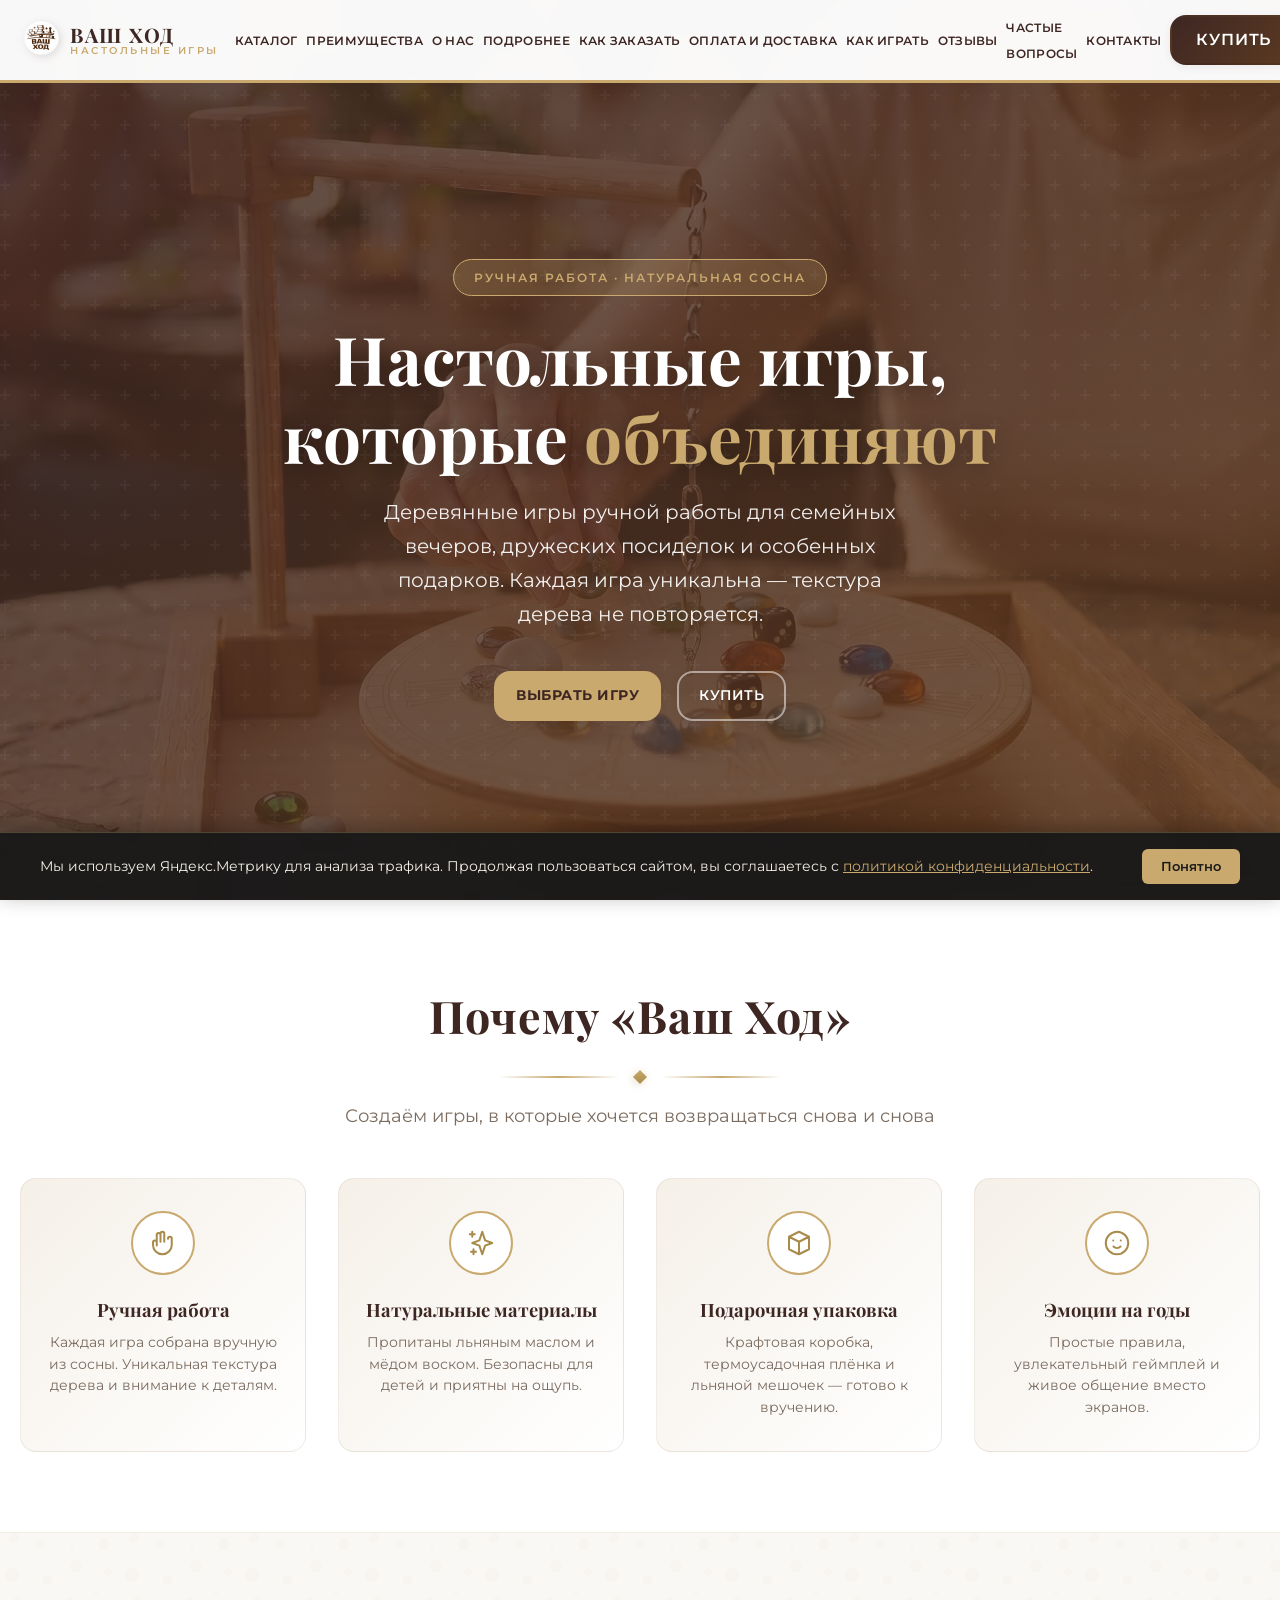
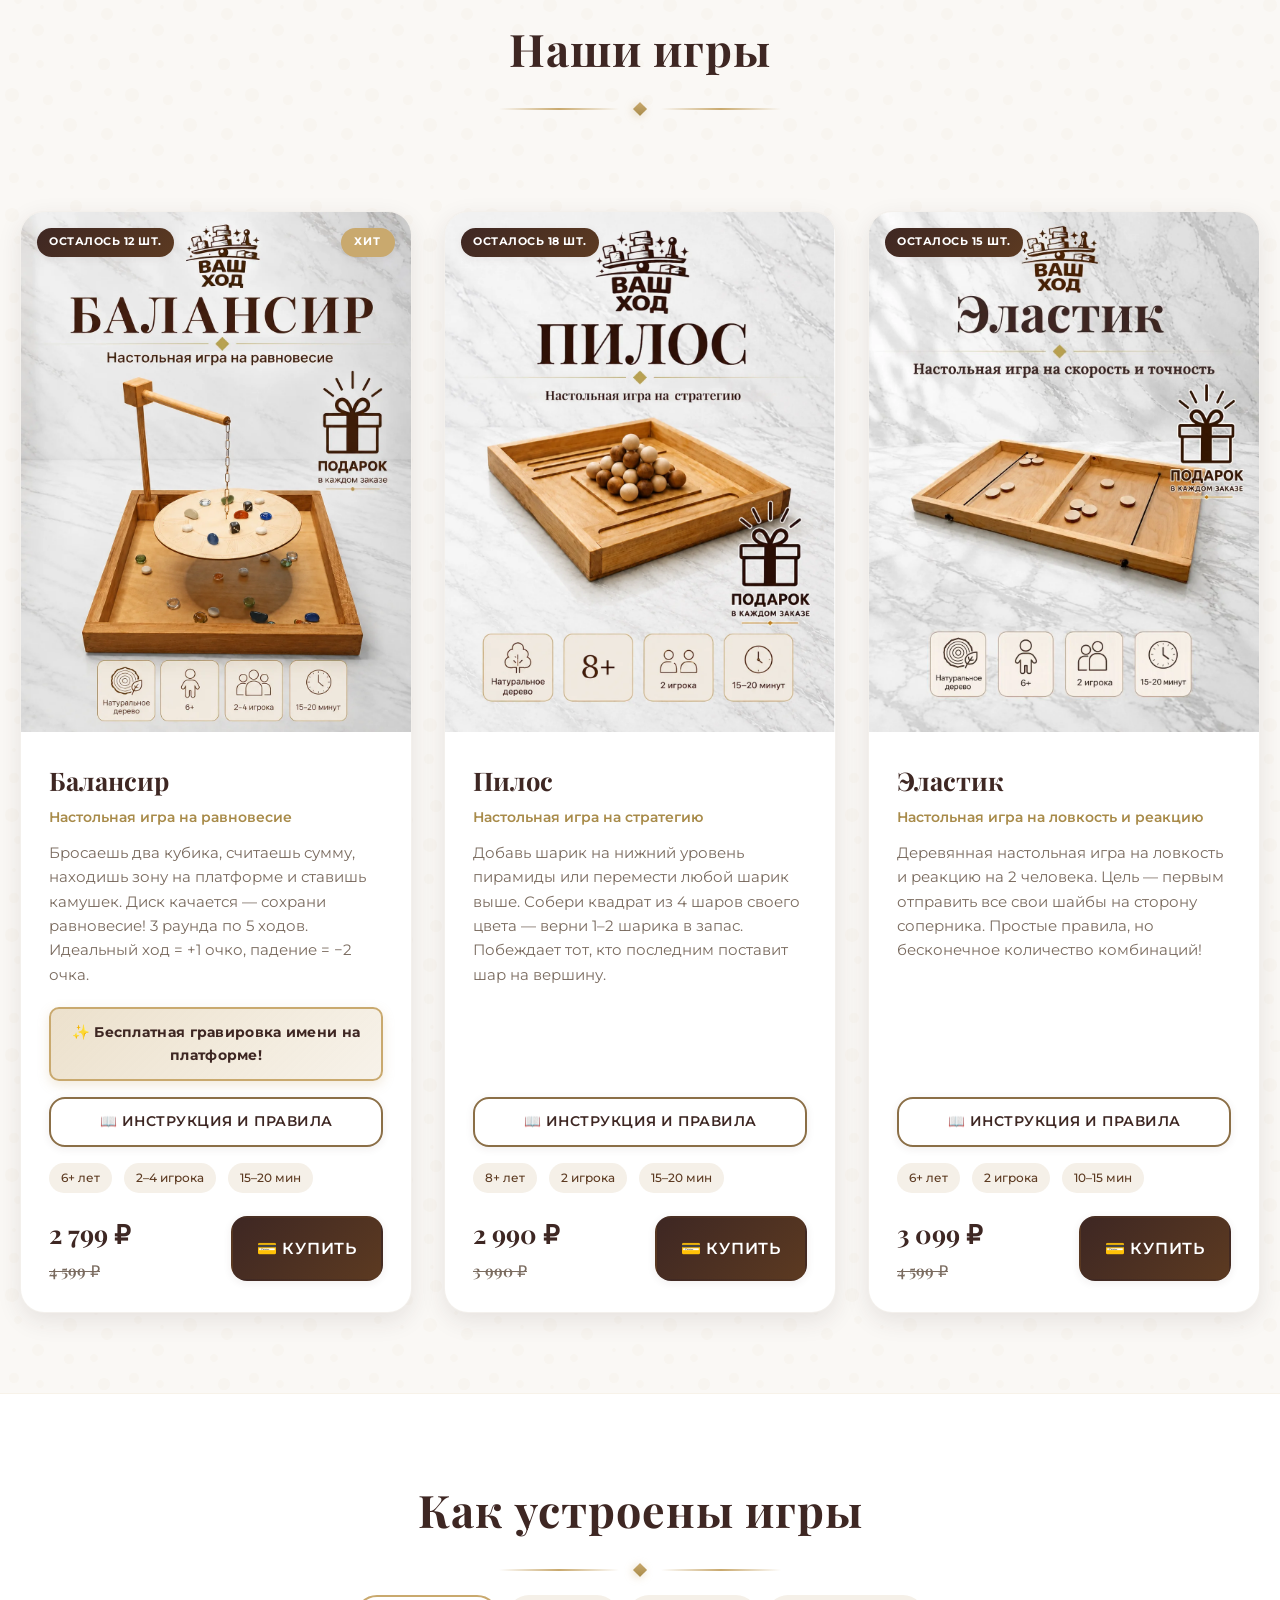
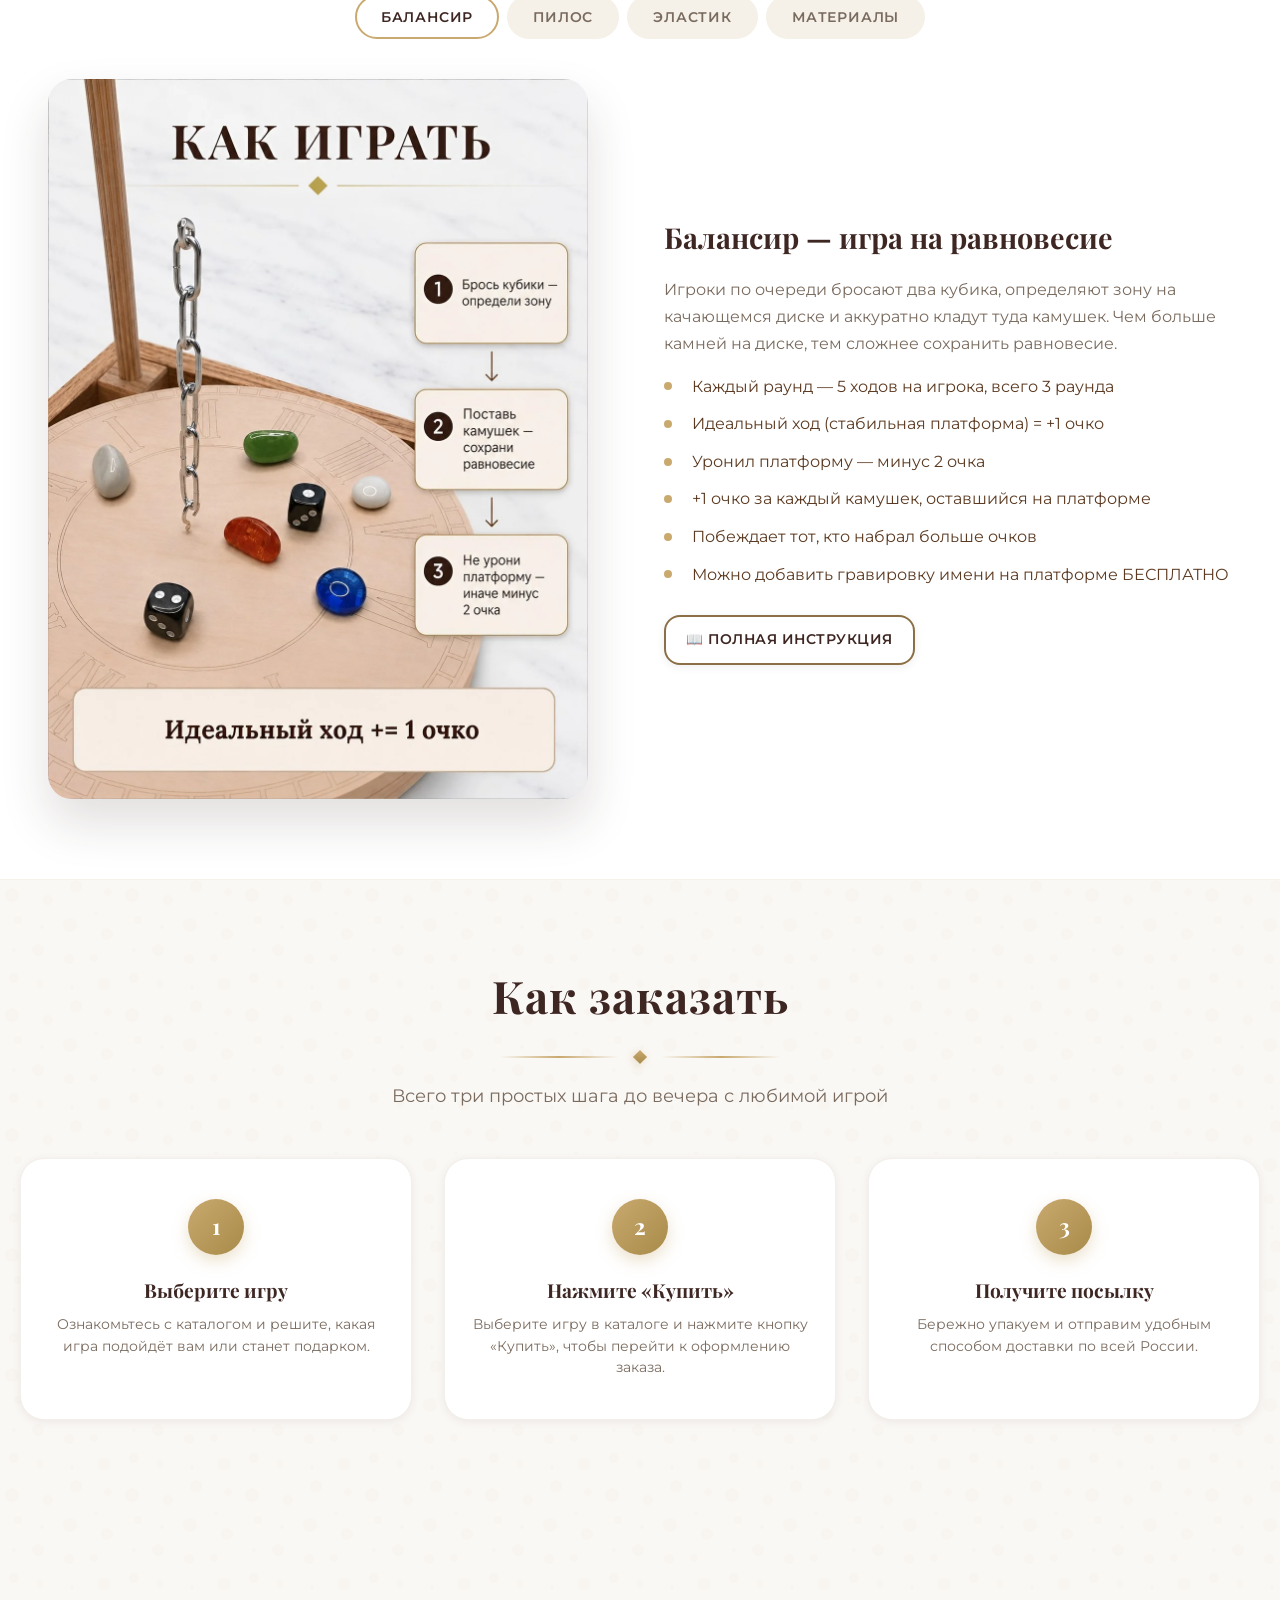
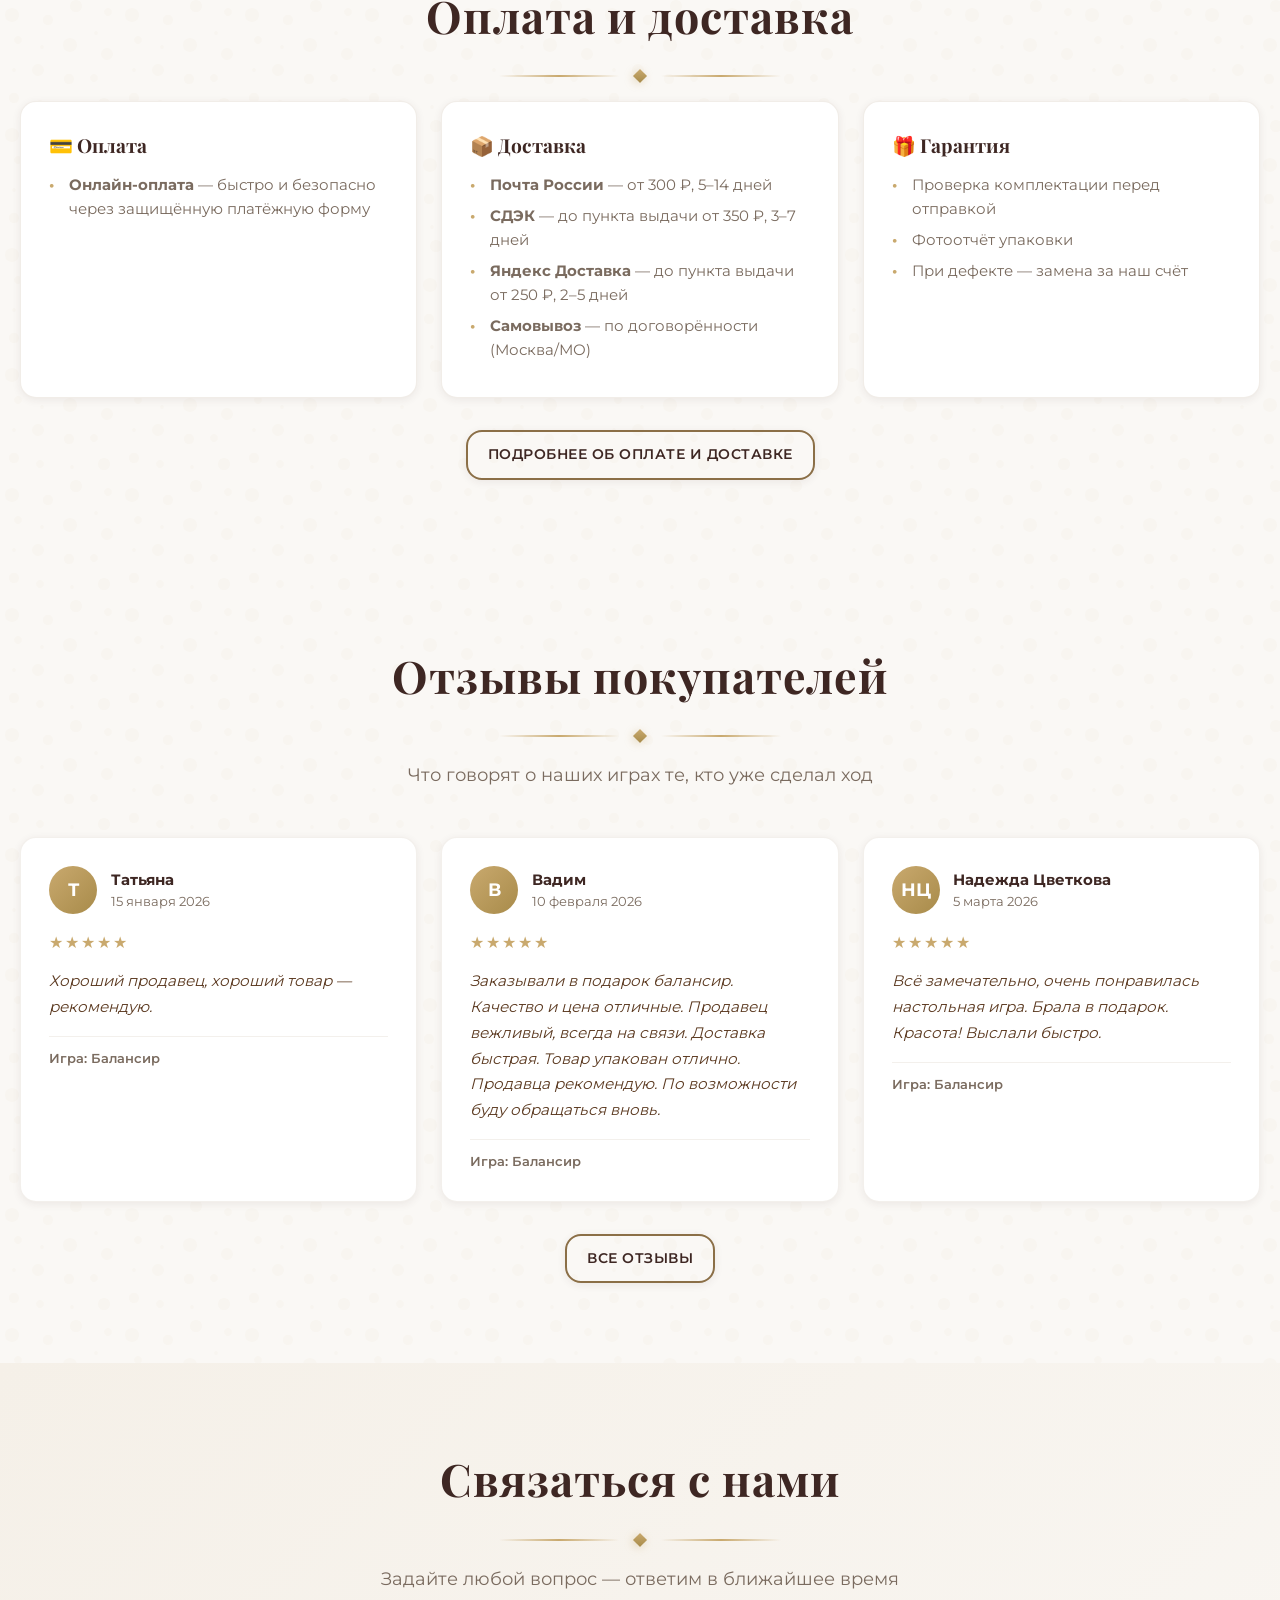
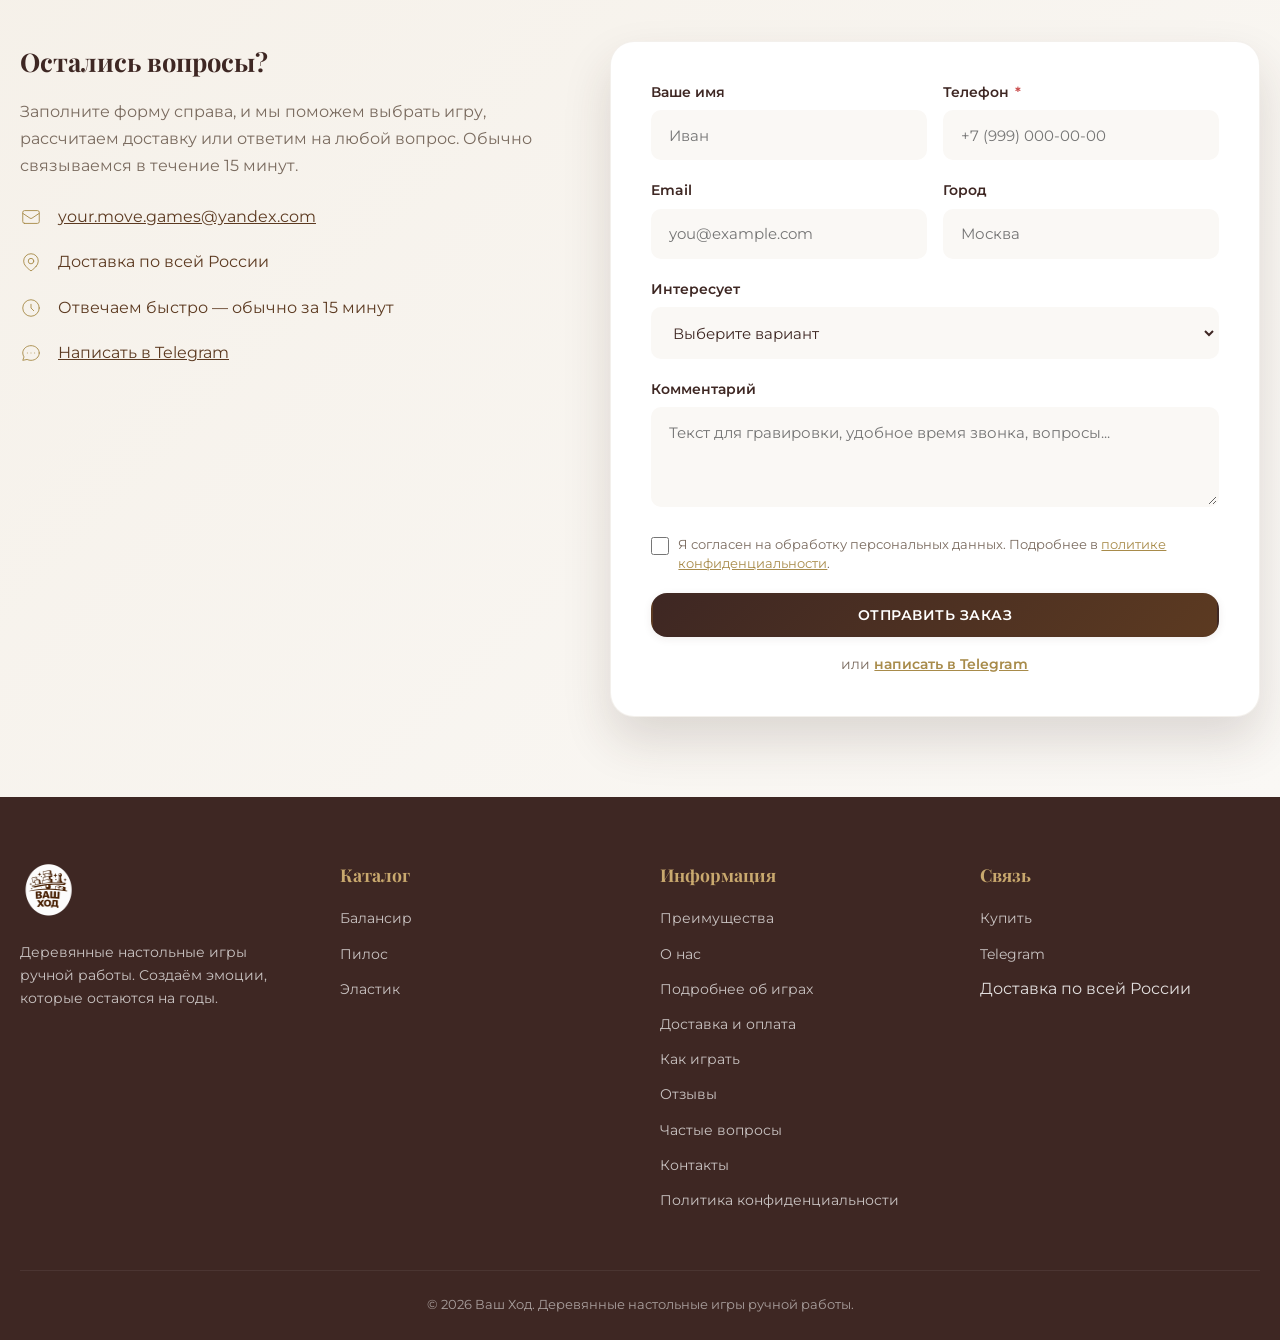
==== commit 1723d41f: "Update site" ====
--- a/index.html
+++ b/index.html
@@ -354,7 +354,7 @@
                             itemtype="https://schema.org/Product"
                         >
                             <div class="product-image">
-                                <picture><source srcset="images/balansir/main.webp?v=3" type="image/webp"><img src="images/balansir/main.webp?v=3"
+                                <picture><source srcset="images/balansir/main.webp?v=3" type="image/webp"><img src="images/balansir/main.webp?v=3" width="1086" height="1448"
                                     alt="Настольная игра Балансир"
                                     itemprop="image"
                                     data-gallery="balansir"
@@ -426,7 +426,7 @@
                             itemtype="https://schema.org/Product"
                         >
                             <div class="product-image">
-                                <picture><source srcset="images/pilos/main.webp?v=3" type="image/webp"><img src="images/pilos/main.webp?v=3"
+                                <picture><source srcset="images/pilos/main.webp?v=3" type="image/webp"><img src="images/pilos/main.webp?v=3" width="1086" height="1448"
                                     alt="Настольная игра Пилос"
                                     itemprop="image"
                                     data-gallery="pilos"
@@ -494,7 +494,7 @@
                             itemtype="https://schema.org/Product"
                         >
                             <div class="product-image">
-                                <picture><source srcset="images/elastik/main.webp?v=2" type="image/webp"><img src="images/elastik/main.webp?v=2"
+                                <picture><source srcset="images/elastik/main.webp?v=2" type="image/webp"><img src="images/elastik/main.webp?v=2" width="1086" height="1448"
                                     alt="Настольная игра Эластик"
                                     itemprop="image"
                                     data-gallery="elastik"
@@ -619,7 +619,7 @@
                         >
                             <div class="details-grid">
                                 <div class="details-media">
-                                    <picture><source srcset="images/balansir/howtoplay.webp?v=3" type="image/webp"><img src="images/balansir/howtoplay.webp?v=3"
+                                    <picture><source srcset="images/balansir/howtoplay.webp?v=3" type="image/webp"><img src="images/balansir/howtoplay.webp?v=3" width="1086" height="1448"
                                         alt="Как играть в Балансир"
                                     /></picture>
                                 </div>
@@ -673,7 +673,7 @@
                         >
                             <div class="details-grid">
                                 <div class="details-media">
-                                    <picture><source srcset="images/pilos/howtoplay.webp?v=3" type="image/webp"><img src="images/pilos/howtoplay.webp?v=3"
+                                    <picture><source srcset="images/pilos/howtoplay.webp?v=3" type="image/webp"><img src="images/pilos/howtoplay.webp?v=3" width="1086" height="1448"
                                         alt="Как играть в Пилос"
                                     /></picture>
                                 </div>
@@ -721,7 +721,7 @@
                         >
                             <div class="details-grid">
                                 <div class="details-media">
-                                    <picture><source srcset="images/balansir/handmade.webp?v=3" type="image/webp"><img src="images/balansir/handmade.webp?v=3"
+                                    <picture><source srcset="images/balansir/handmade.webp?v=3" type="image/webp"><img src="images/balansir/handmade.webp?v=3" width="1086" height="1448"
                                         alt="Материалы и качество изготовления"
                                     /></picture>
                                 </div>
@@ -762,7 +762,7 @@
                         >
                             <div class="details-grid">
                                 <div class="details-media">
-                                    <picture><source srcset="images/elastik/howtoplay.webp" type="image/webp"><img src="images/elastik/howtoplay.webp"
+                                    <picture><source srcset="images/elastik/howtoplay.webp" type="image/webp"><img src="images/elastik/howtoplay.webp" width="1086" height="1448"
                                         alt="Как играть в Эластик"
                                     /></picture>
                                 </div>
@@ -1243,7 +1243,7 @@
             <div class="container">
                 <div class="footer-grid">
                     <div class="footer-brand">
-                        <picture><source srcset="images/logo.webp" type="image/webp"><img src="images/logo.png"
+                        <picture><source srcset="images/logo.webp" type="image/webp"><img src="images/logo.png" width="56" height="56"
                             alt="Логотип Ваш Ход"
                             loading="lazy"
                         /></picture>
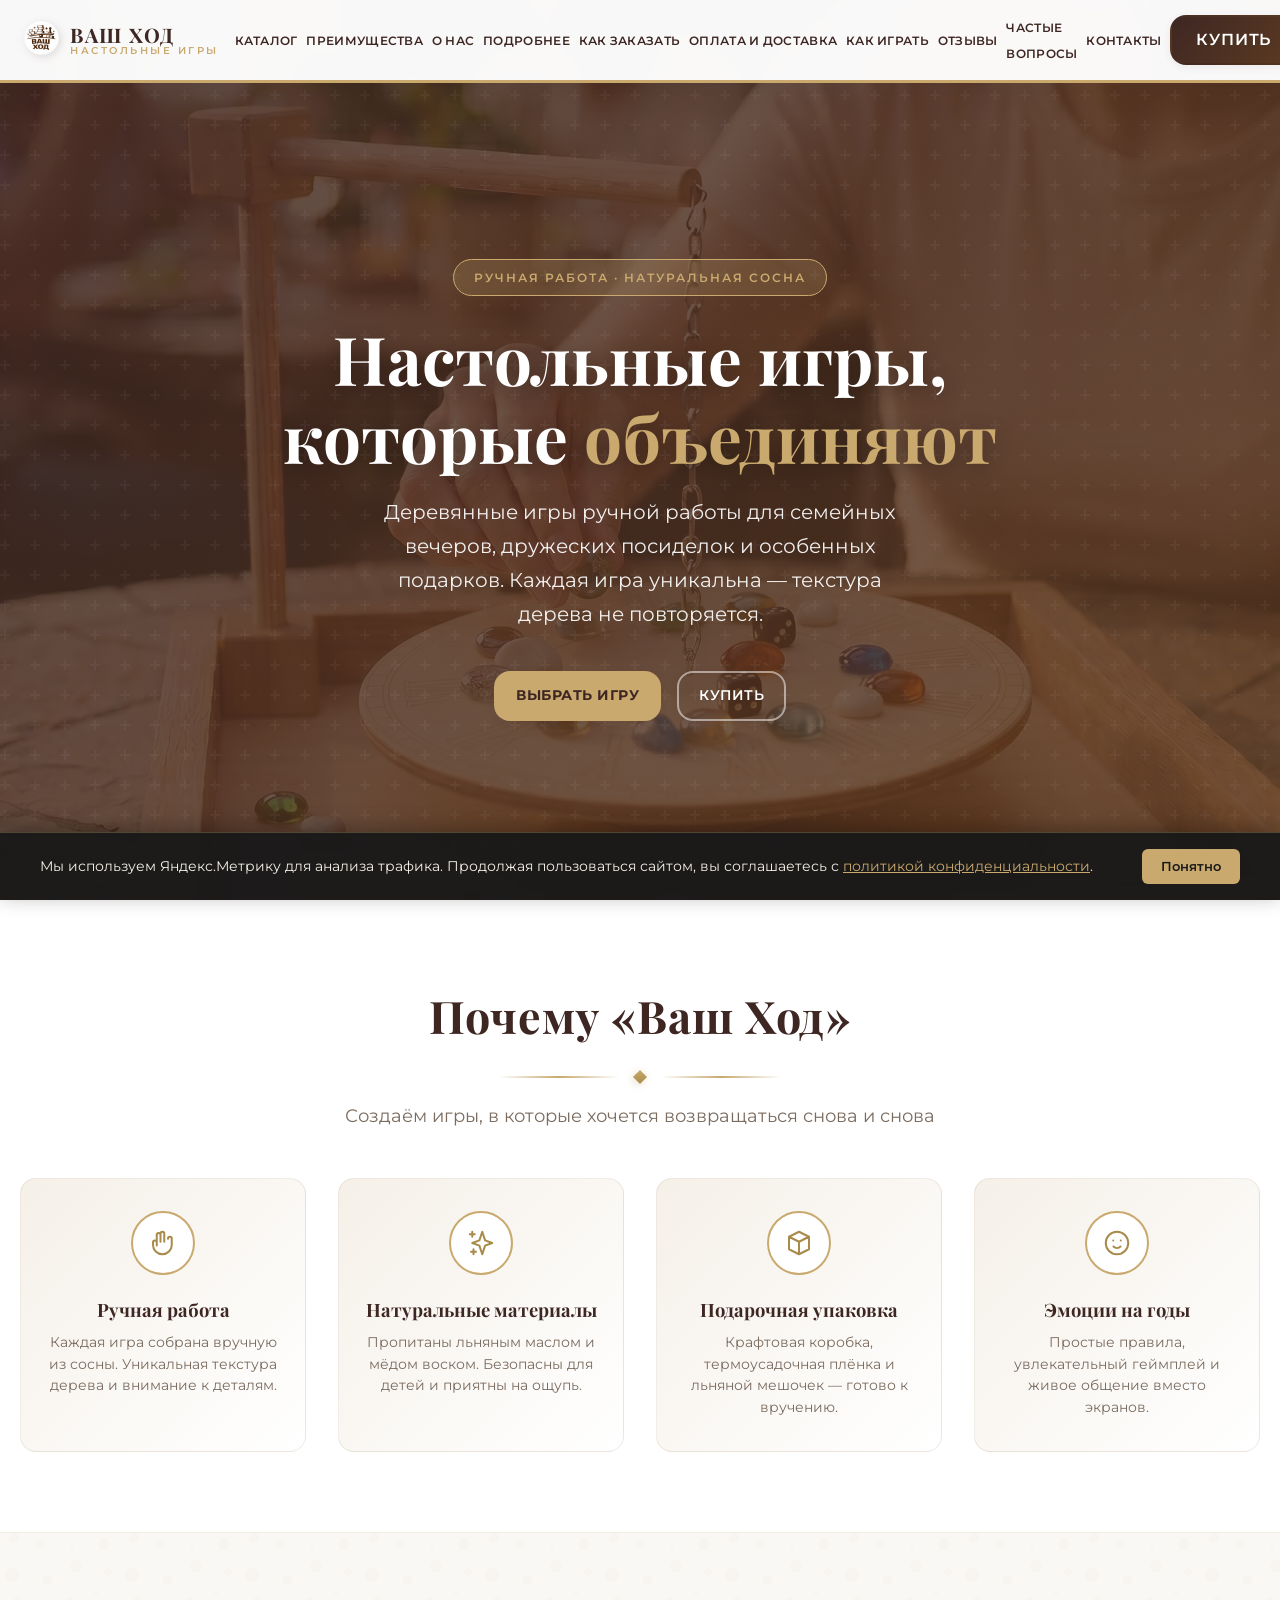
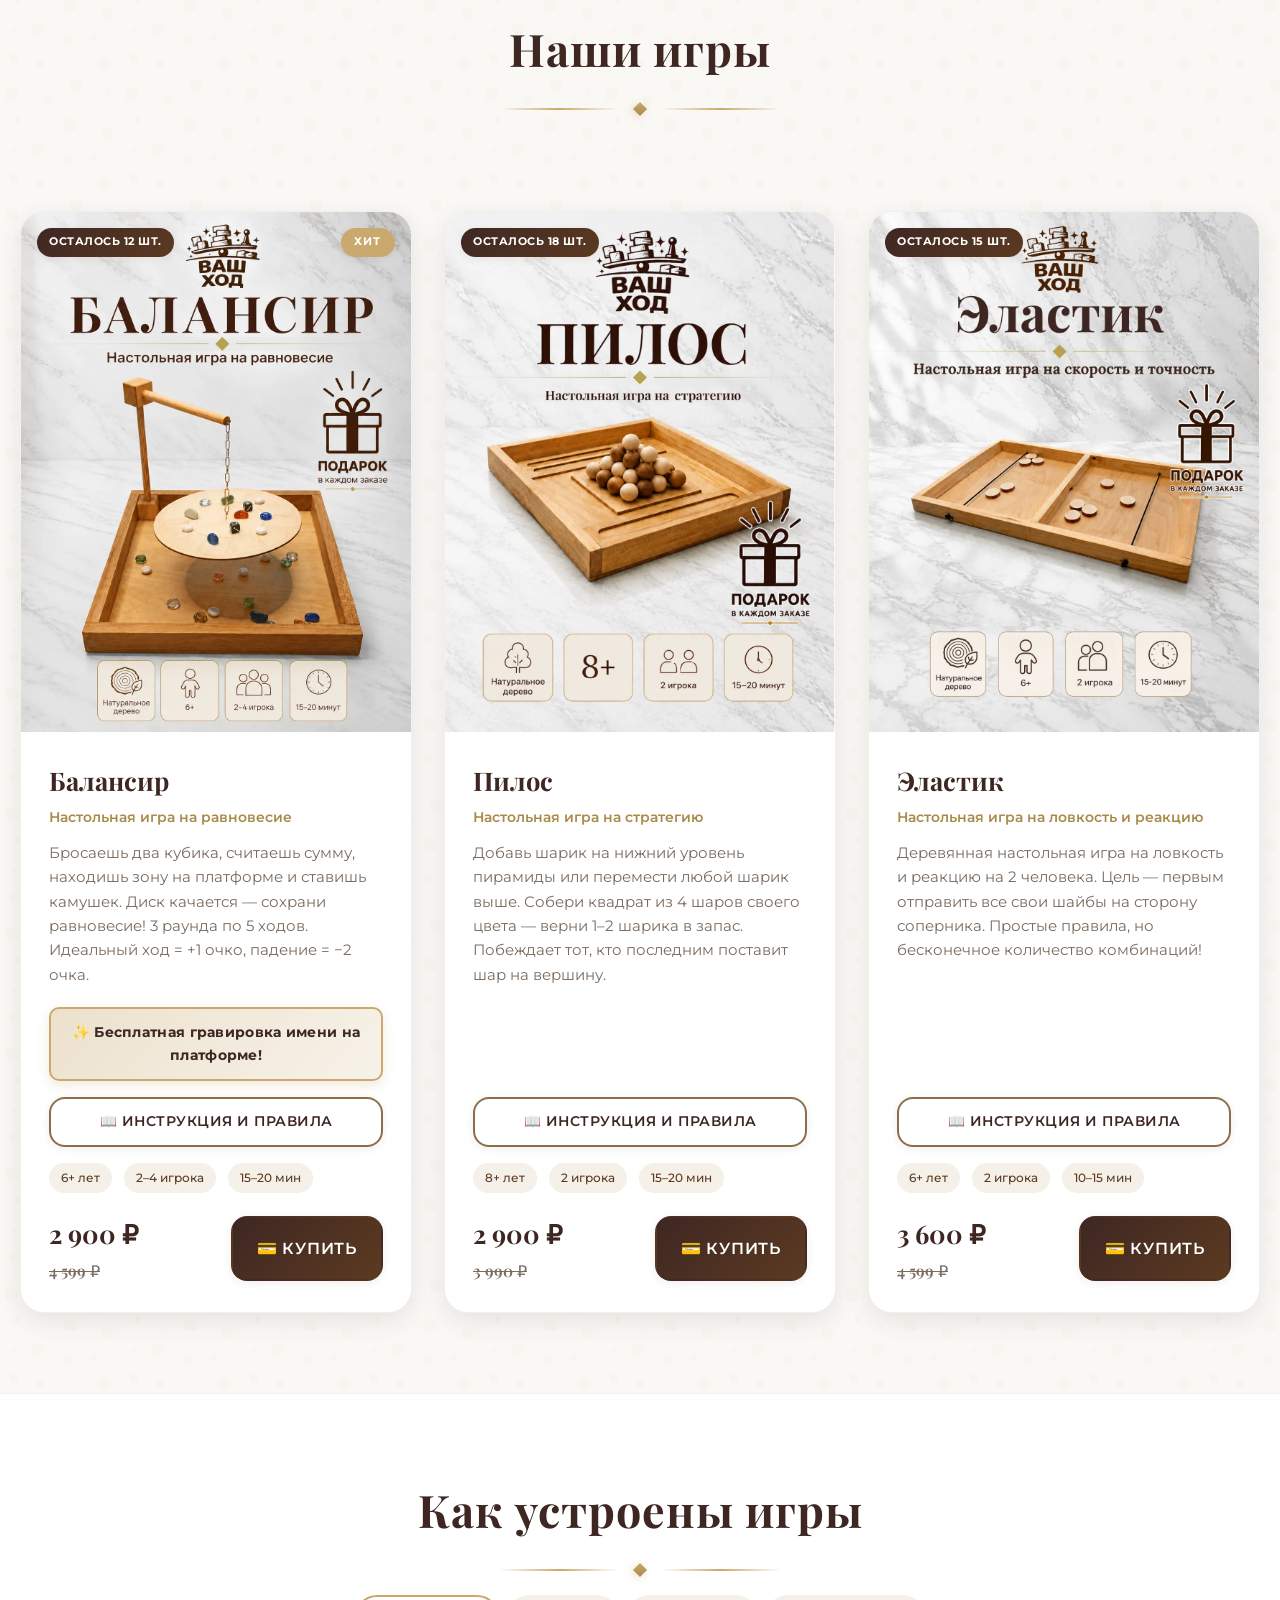
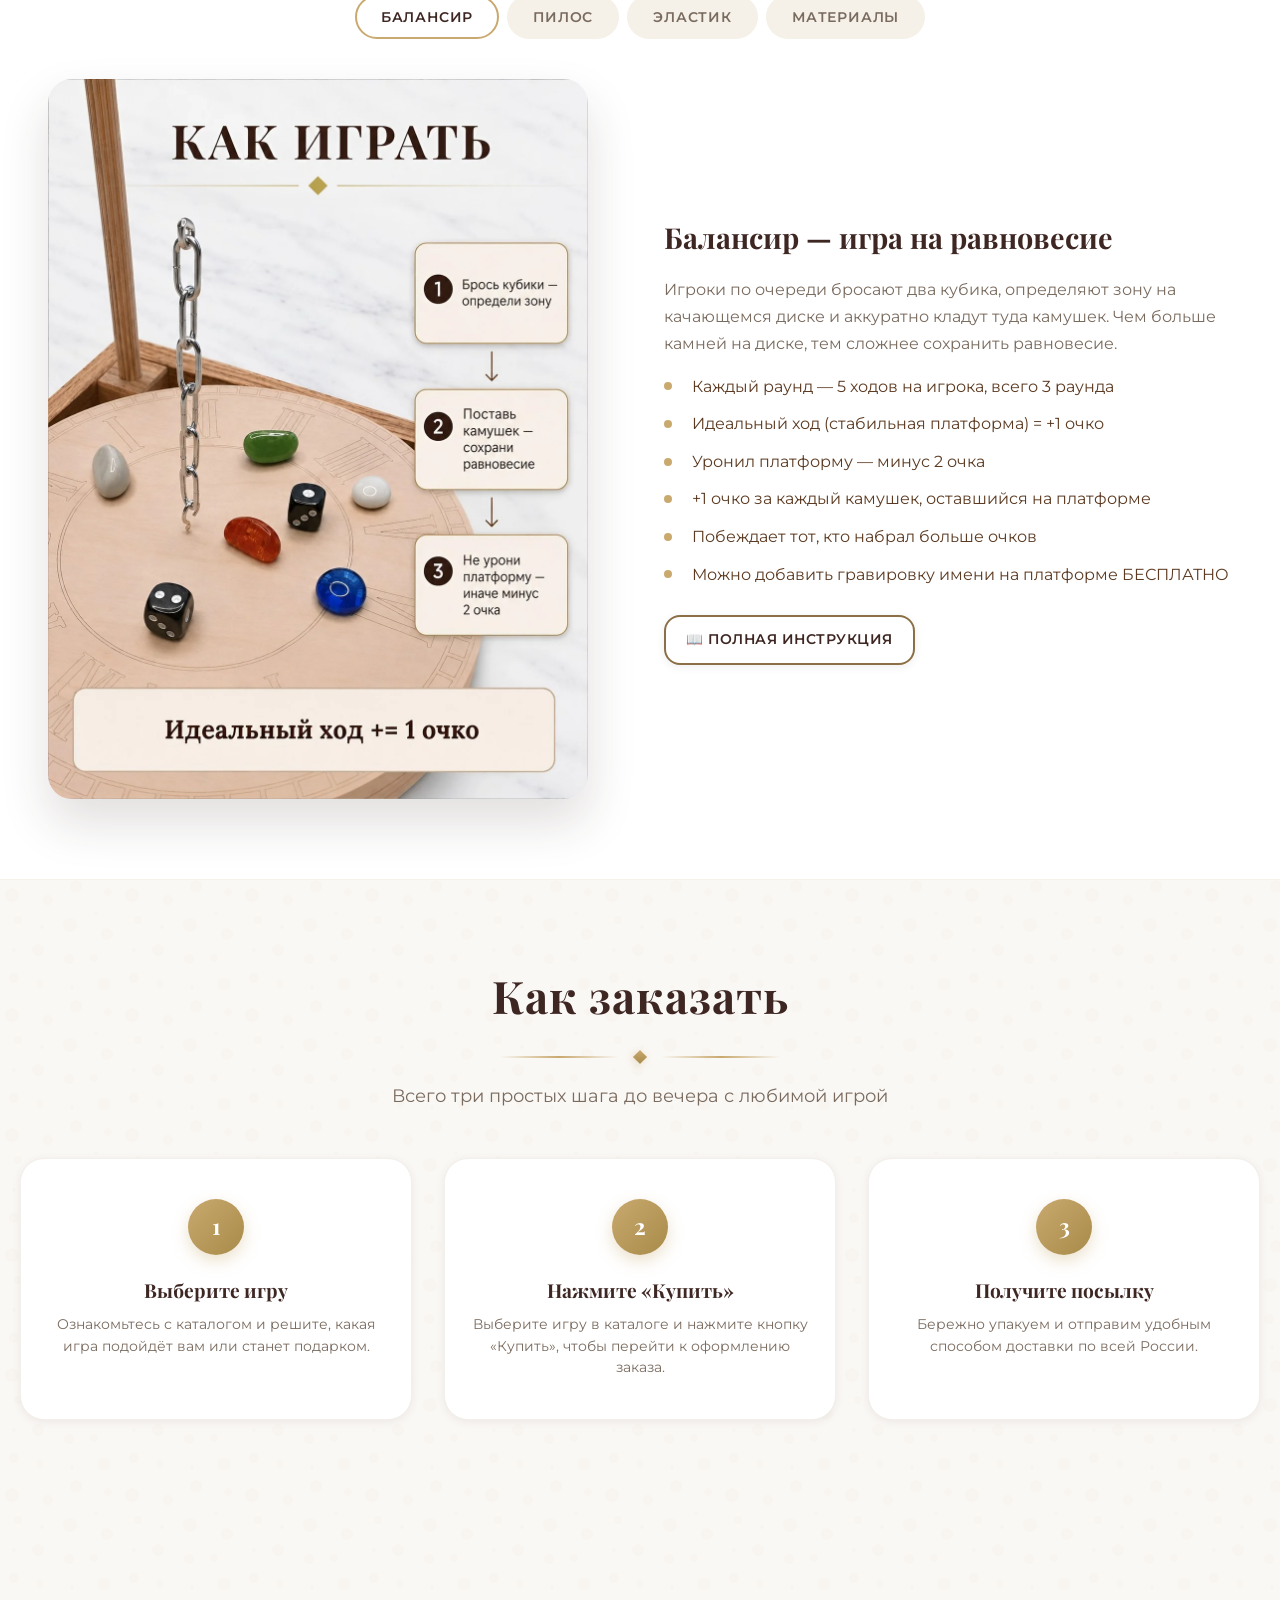
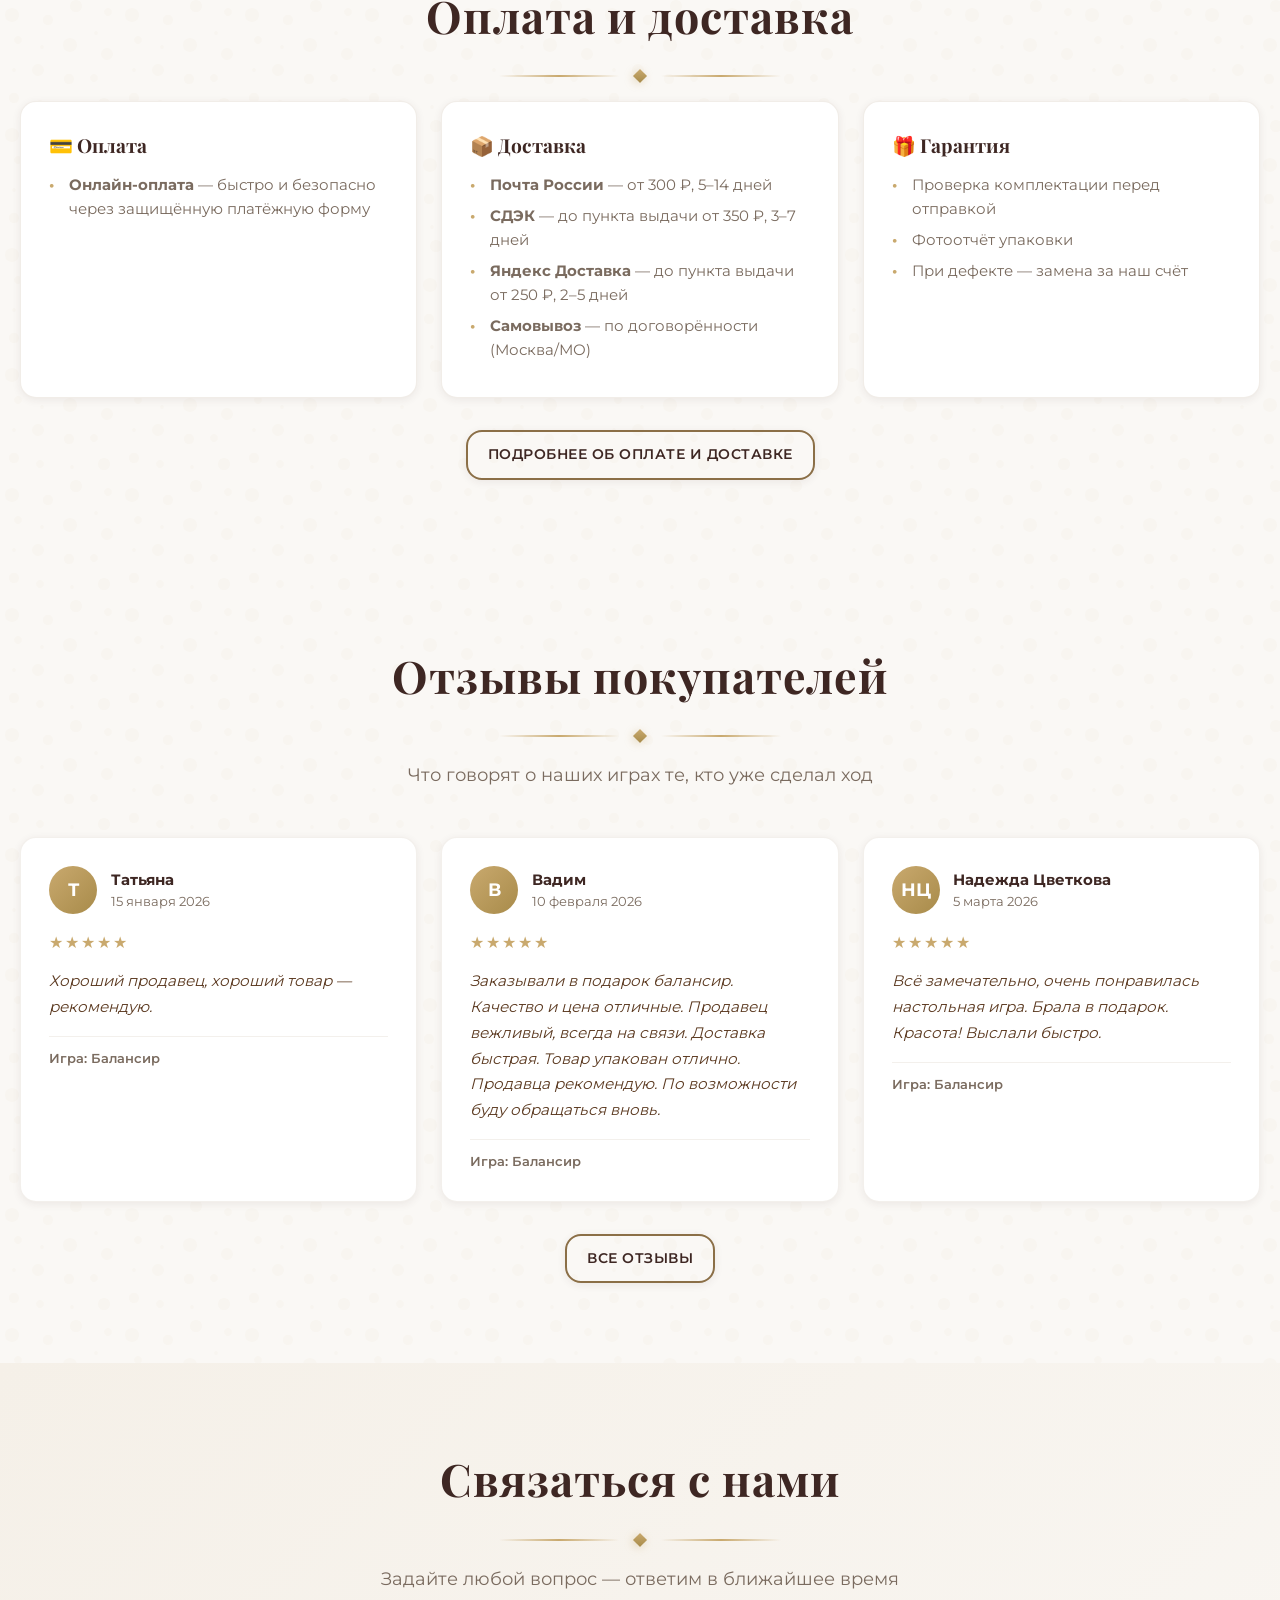
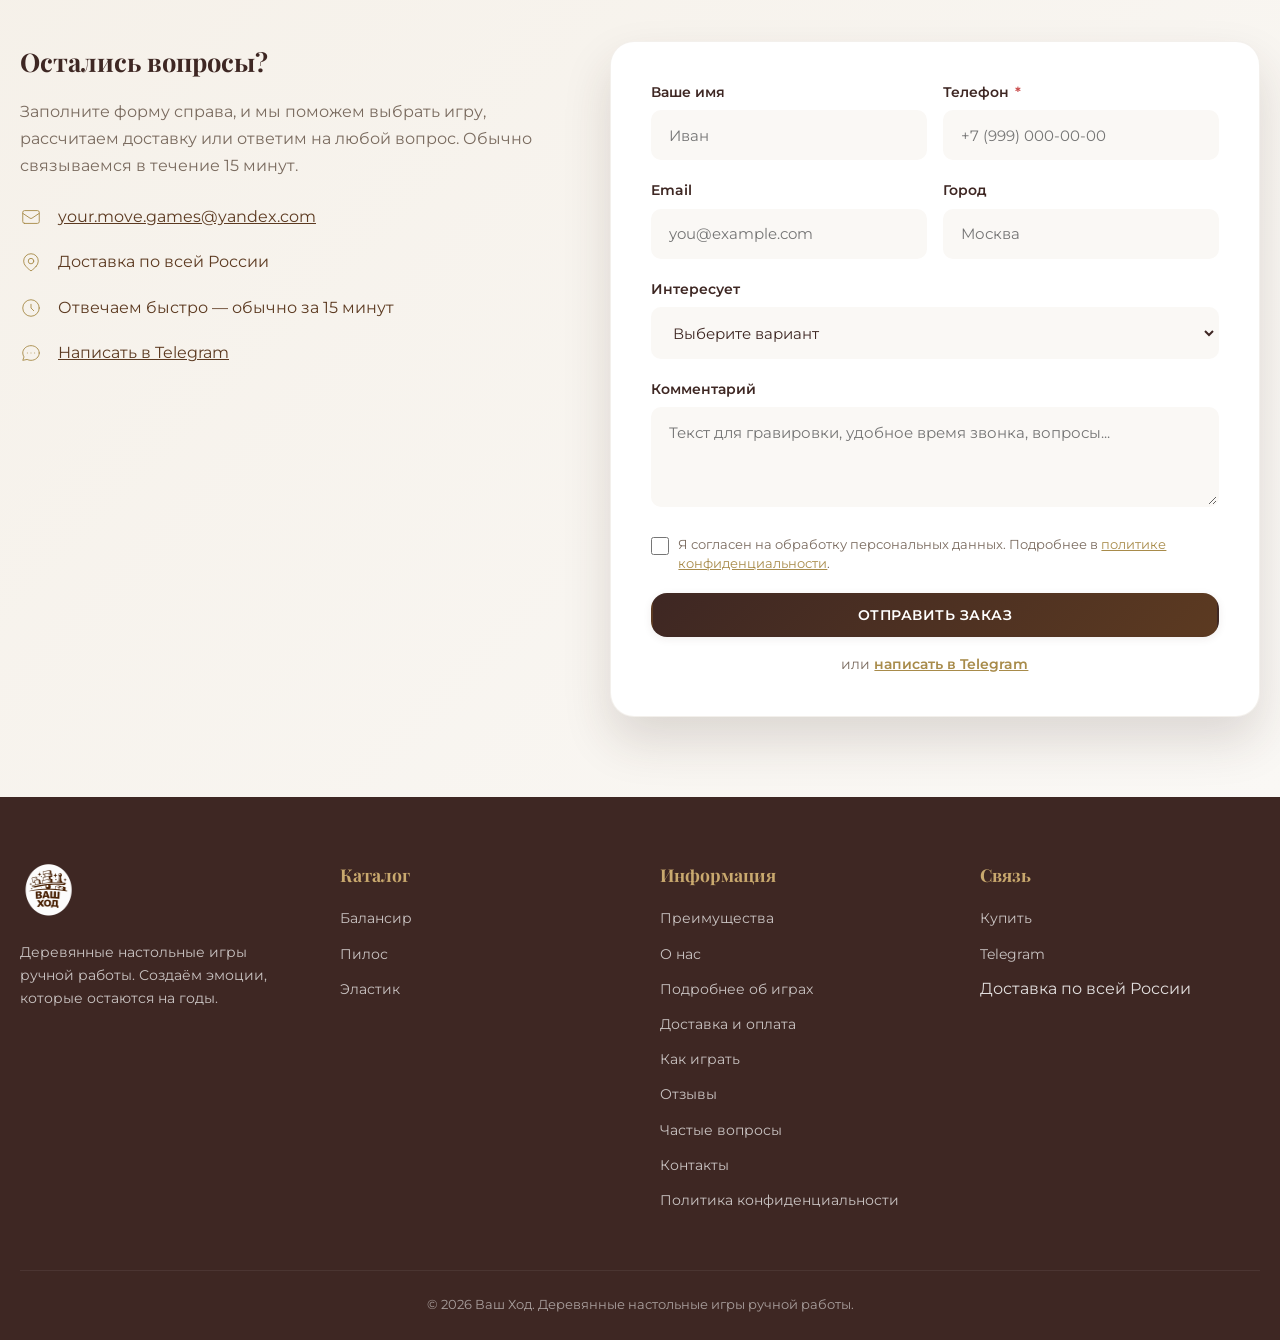
==== commit 9f62e54b: "Update site" ====
--- a/index.html
+++ b/index.html
@@ -64,7 +64,7 @@
                         "brand": { "@type": "Brand", "name": "Ваш Ход" },
                         "offers": {
                             "@type": "Offer",
-                            "price": "2799",
+                            "price": "2900",
                             "priceCurrency": "RUB",
                             "availability": "https://schema.org/InStock",
                             "url": "https://vashhod.online/balansir.html"
@@ -78,7 +78,7 @@
                         "brand": { "@type": "Brand", "name": "Ваш Ход" },
                         "offers": {
                             "@type": "Offer",
-                            "price": "2990",
+                            "price": "2900",
                             "priceCurrency": "RUB",
                             "availability": "https://schema.org/InStock",
                             "url": "https://vashhod.online/pilos.html"
@@ -92,7 +92,7 @@
                         "brand": { "@type": "Brand", "name": "Ваш Ход" },
                         "offers": {
                             "@type": "Offer",
-                            "price": "3099",
+                            "price": "3600",
                             "priceCurrency": "RUB",
                             "availability": "https://schema.org/InStock",
                             "url": "https://vashhod.online/elastik.html"
@@ -397,8 +397,8 @@
                                         itemscope
                                         itemtype="https://schema.org/Offer"
                                     >
-                                        <span itemprop="price" content="2799"
-                                            >2 799</span
+                                        <span itemprop="price" content="2900"
+                                            >2 900</span
                                         >
                                         ₽
                                         <span class="old">4 599 ₽</span>
@@ -465,8 +465,8 @@
                                         itemscope
                                         itemtype="https://schema.org/Offer"
                                     >
-                                        <span itemprop="price" content="2990"
-                                            >2 990</span
+                                        <span itemprop="price" content="2900"
+                                            >2 900</span
                                         >
                                         ₽
                                         <span class="old">3 990 ₽</span>
@@ -532,8 +532,8 @@
                                         itemscope
                                         itemtype="https://schema.org/Offer"
                                     >
-                                        <span itemprop="price" content="3099"
-                                            >3 099</span
+                                        <span itemprop="price" content="3600"
+                                            >3 600</span
                                         >
                                         ₽
                                         <span class="old">4 599 ₽</span>
@@ -1147,19 +1147,13 @@
                                 >
                                     <option value="">Выберите вариант</option>
                                     <option value="Балансир">
-                                        Балансир — 2 799 ₽
+                                        Балансир — 2 900 ₽
                                     </option>
                                     <option value="Пилос">
-                                        Пилос — 2 990 ₽
-                                    </option>
-                                    <option value="Балансир + Пилос (комплект)">
-                                        Балансир + Пилос (комплект) — 5 390 ₽
-                                    </option>
-                                    <option value="Все 3 игры (комплект)">
-                                        Все 3 игры (комплект) — 8 190 ₽
+                                        Пилос — 2 900 ₽
                                     </option>
                                     <option value="Эластик">
-                                        Эластик — 3 099 ₽
+                                        Эластик — 3 600 ₽
                                     </option>
                                     <option value="Другой вопрос">
                                         Другой вопрос
@@ -1325,11 +1319,9 @@
                 };
 
                 var productPrices = {
-                    "Балансир": 2799,
-                    "Пилос": 2990,
-                    "Балансир + Пилос (комплект)": 5390,
-                    "Все 3 игры (комплект)": 8190,
-                    "Эластик": 3099,
+                    "Балансир": 2900,
+                    "Пилос": 2900,
+                    "Эластик": 3600,
                     "Другой вопрос": 0,
                 };
 
